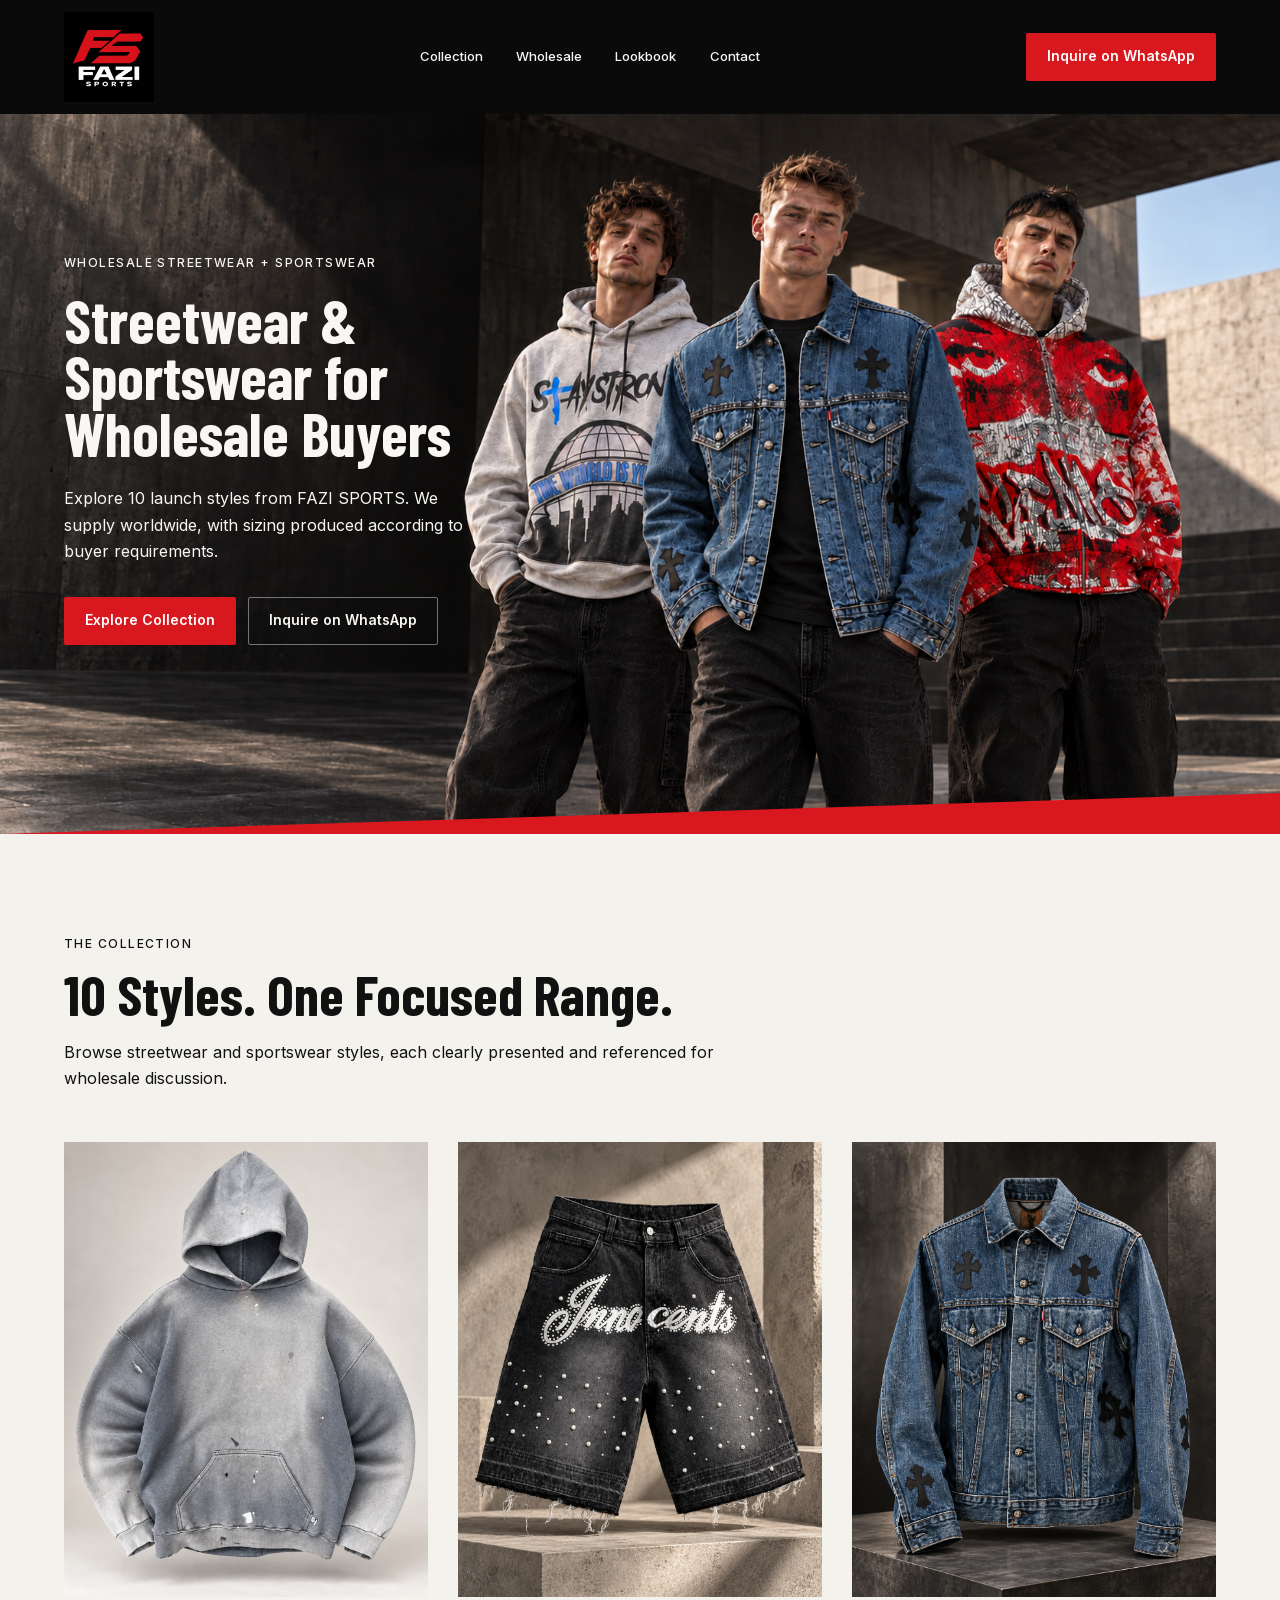
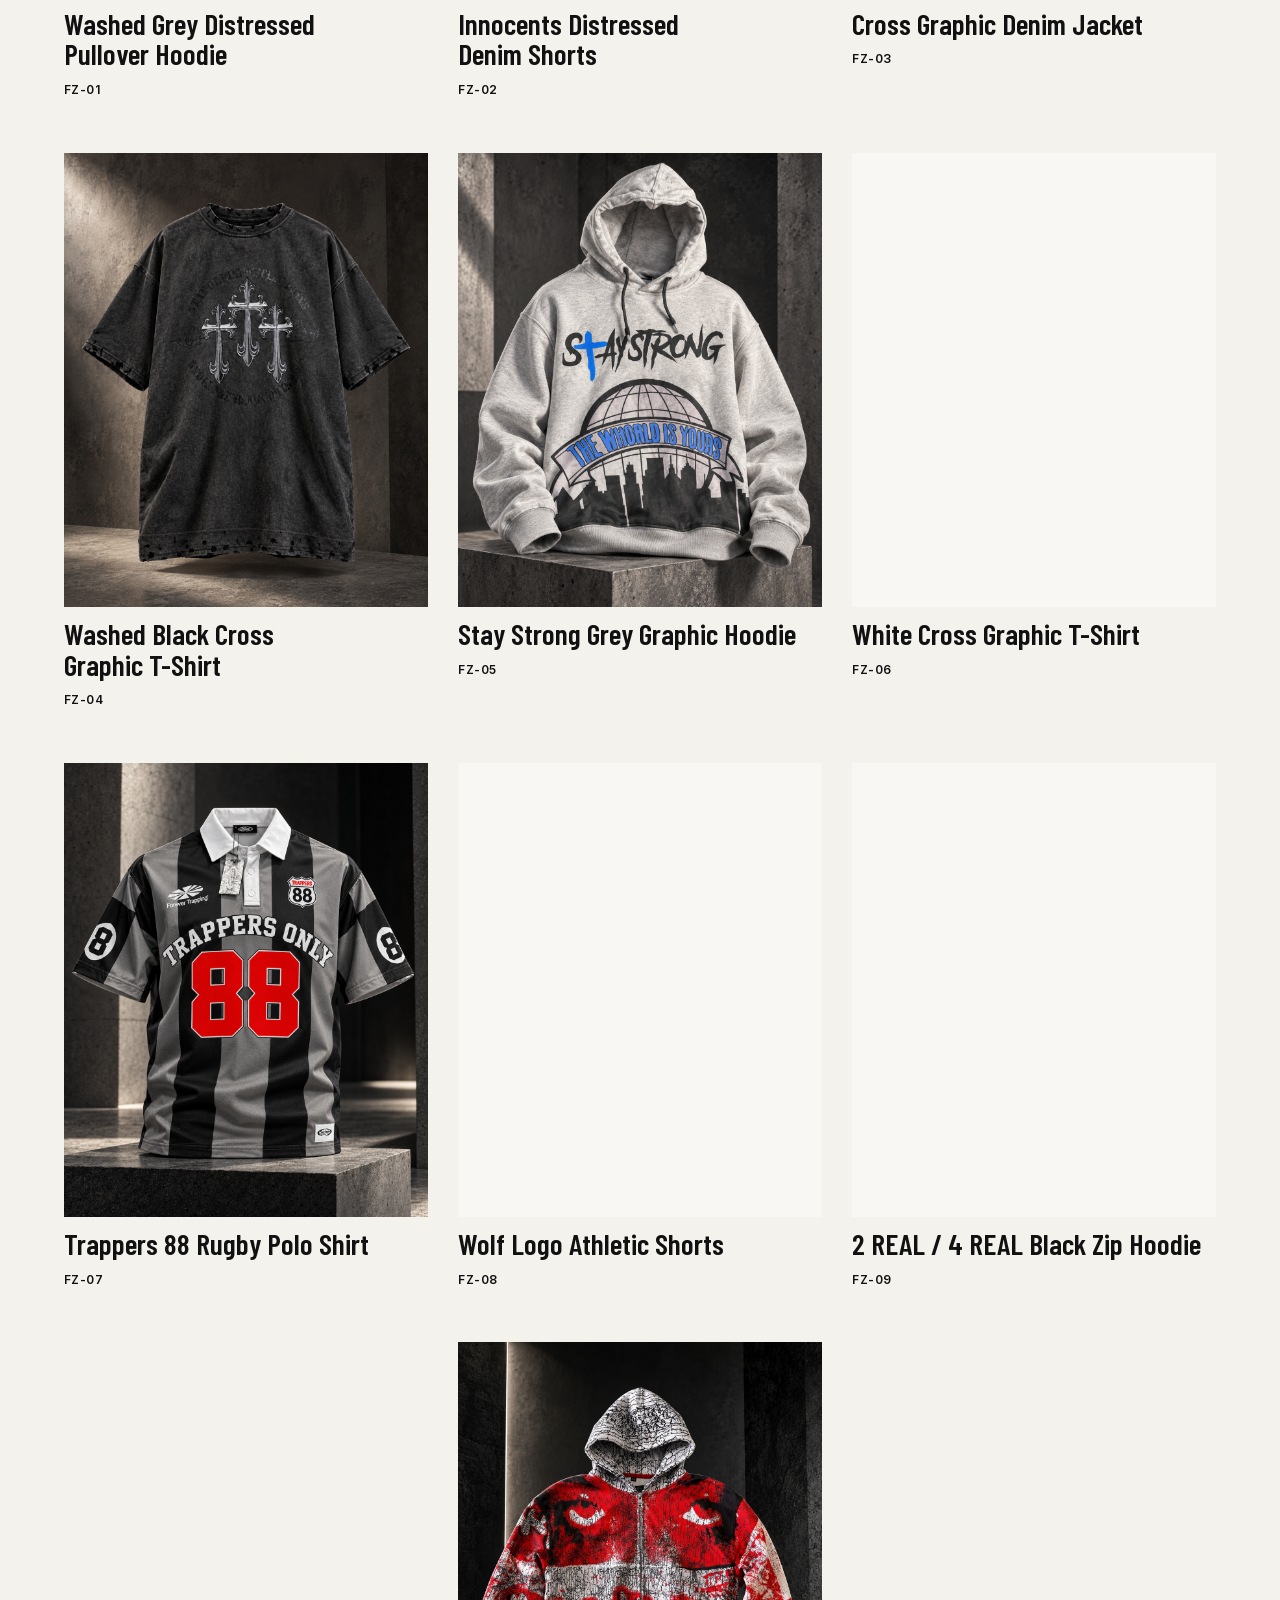
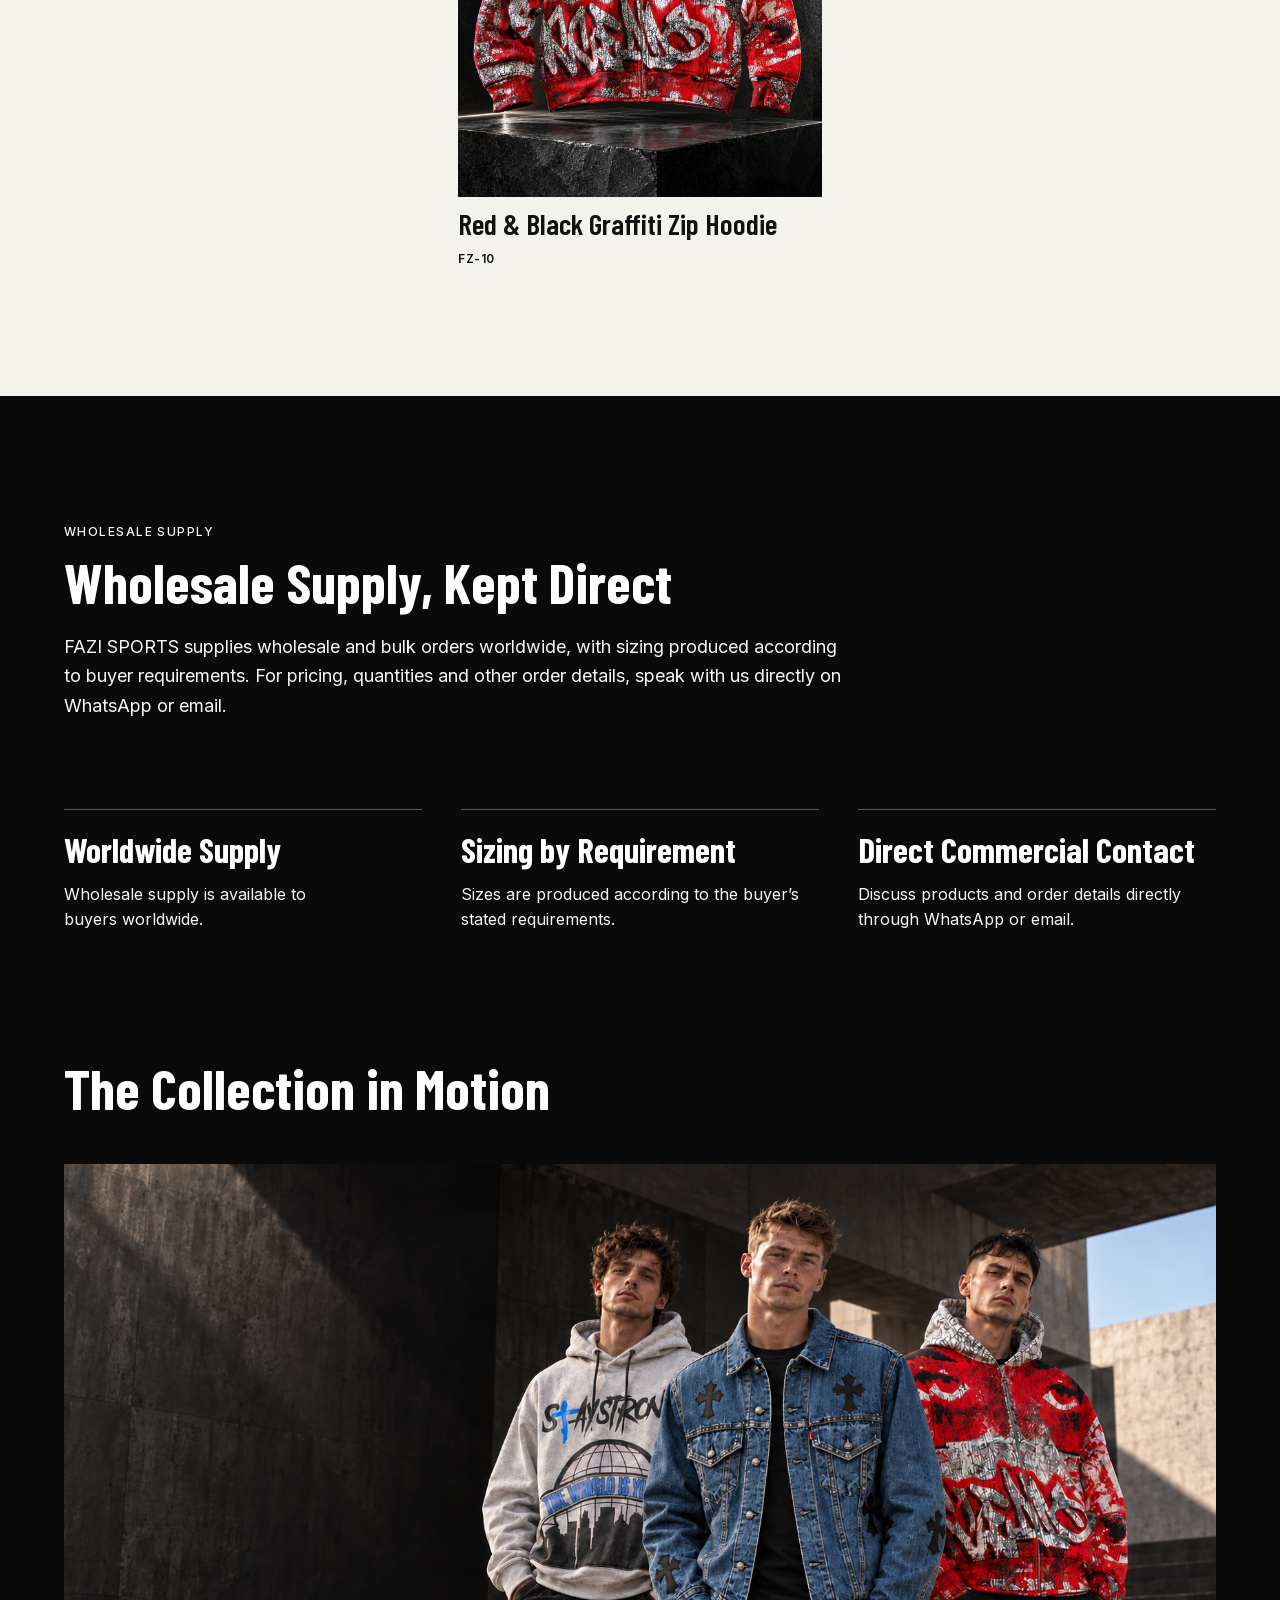
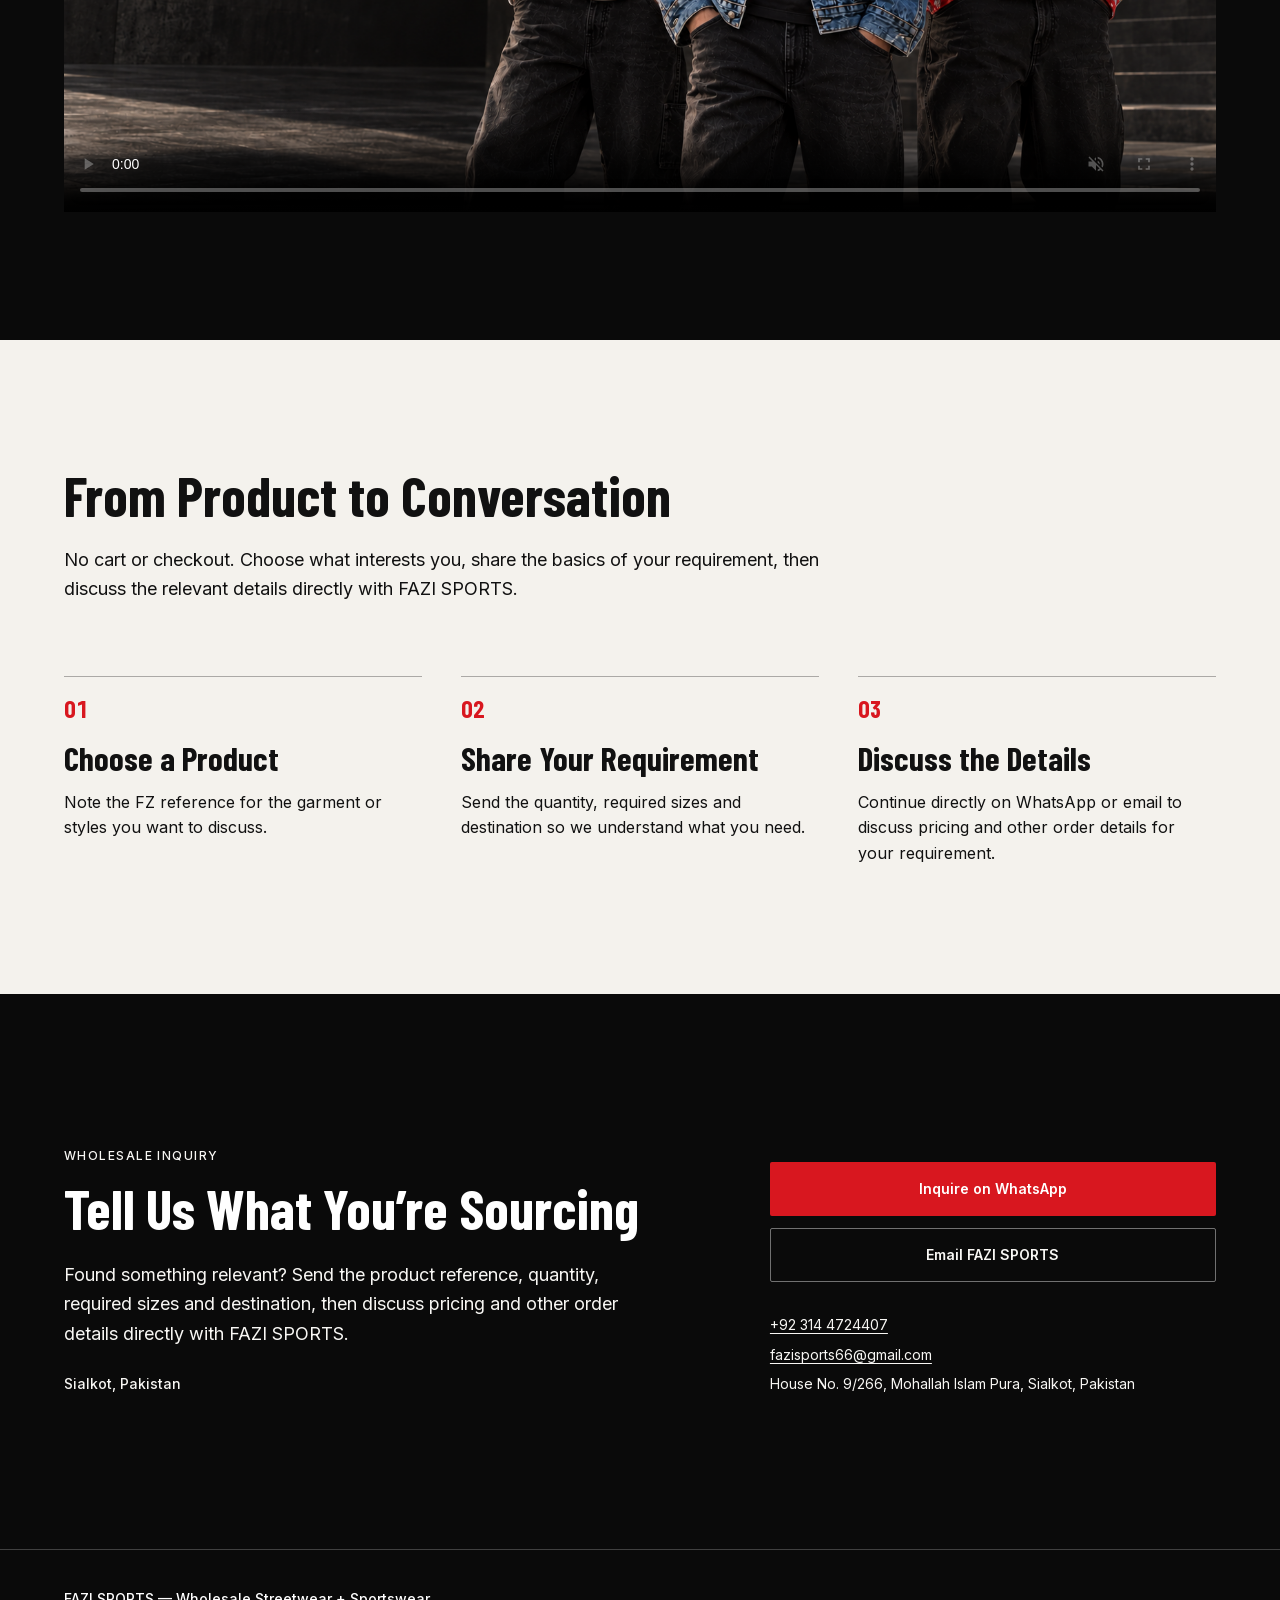
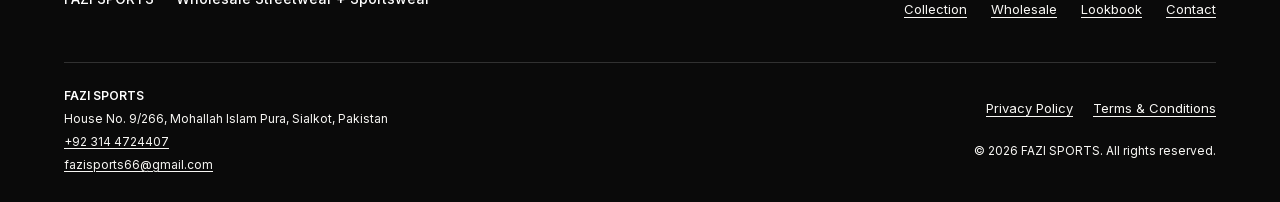
==== index.html @ 486b082c "Build complete FAZI SPORTS wholesale website" ====
<!doctype html>
<html lang="en">
  <head>
    <meta charset="UTF-8" />
    <meta name="viewport" content="width=device-width, initial-scale=1" />
    <meta name="theme-color" content="#0A0A0A" />
    <meta
      name="description"
      content="Explore FAZI SPORTS wholesale streetwear and sportswear, with worldwide supply, sizing according to buyer requirements and direct WhatsApp inquiries."
    />
    <title>FAZI SPORTS | Wholesale Streetwear &amp; Sportswear</title>
    <link rel="icon" type="image/png" href="/assets/favicon/fazi-fs-monogram.png" />
    <link rel="preload" href="/assets/fonts/barlow-condensed-700-latin.woff2" as="font" type="font/woff2" crossorigin />
    <link rel="preload" href="/assets/fonts/inter-variable-latin.woff2" as="font" type="font/woff2" crossorigin />
    <link rel="preload" href="/assets/hero/fazi%20sports%20hero%20photo.png" as="image" />
    <link rel="stylesheet" href="/global.css" />
  </head>
  <body class="surface--black">
    <a class="skip-link" href="#main-content">Skip to content</a>
    <header class="site-header" aria-label="Site header">
      <a class="site-brand" href="/" aria-label="FAZI SPORTS home">
        <img
          src="/assets/brand/01_FAZI_SPORTS_Primary_RedFS_WhiteWordmark_BlackBG_cleaned.png"
          width="1254"
          height="1254"
          alt="FAZI SPORTS"
        />
      </a>
      <nav class="desktop-nav nav-foundation" aria-label="Main navigation">
        <a href="#collection">Collection</a>
        <a href="#wholesale">Wholesale</a>
        <a href="#lookbook">Lookbook</a>
        <a href="#contact">Contact</a>
      </nav>
      <a class="button button--primary header-inquiry" href="https://wa.me/923144724407?text=Hi%20FAZI%20SPORTS%2C%20I%E2%80%99d%20like%20to%20discuss%20a%20wholesale%20order.%0AProducts%20of%20interest%3A%20___%0AQuantity%3A%20___%0ARequired%20sizes%3A%20___%0ADestination%3A%20___%0AI%E2%80%99d%20like%20to%20discuss%20the%20order%20details." target="_blank" rel="noopener noreferrer">
        Inquire on WhatsApp
      </a>
      <details class="mobile-menu">
        <summary aria-label="Open navigation menu">Menu</summary>
        <nav class="mobile-nav" aria-label="Mobile navigation">
          <a href="#collection">Collection</a>
          <a href="#wholesale">Wholesale</a>
          <a href="#lookbook">Lookbook</a>
          <a href="#contact">Contact</a>
          <a class="button button--primary" href="https://wa.me/923144724407?text=Hi%20FAZI%20SPORTS%2C%20I%E2%80%99d%20like%20to%20discuss%20a%20wholesale%20order.%0AProducts%20of%20interest%3A%20___%0AQuantity%3A%20___%0ARequired%20sizes%3A%20___%0ADestination%3A%20___%0AI%E2%80%99d%20like%20to%20discuss%20the%20order%20details." target="_blank" rel="noopener noreferrer">
            Inquire on WhatsApp
          </a>
        </nav>
      </details>
    </header>

    <main id="main-content" aria-label="FAZI SPORTS">
      <section class="hero" aria-labelledby="hero-title">
        <img
          class="hero-image hero-image--desktop"
          src="/assets/hero/fazi%20sports%20hero%20photo.png"
          width="1672"
          height="941"
          alt="Three models wearing FAZI SPORTS streetwear in a concrete campaign setting."
          fetchpriority="high"
        />
        <div class="hero-copy">
          <p class="hero-eyebrow">WHOLESALE STREETWEAR + SPORTSWEAR</p>
          <h1 id="hero-title">Streetwear &amp; Sportswear for Wholesale Buyers</h1>
          <p class="hero-support">
            Explore 10 launch styles from FAZI SPORTS. We supply worldwide, with sizing produced according to buyer requirements.
          </p>
          <div class="hero-actions">
            <a class="button button--primary" href="#collection">Explore Collection</a>
            <a class="button button--secondary-dark" href="https://wa.me/923144724407?text=Hi%20FAZI%20SPORTS%2C%20I%E2%80%99d%20like%20to%20discuss%20a%20wholesale%20order.%0AProducts%20of%20interest%3A%20___%0AQuantity%3A%20___%0ARequired%20sizes%3A%20___%0ADestination%3A%20___%0AI%E2%80%99d%20like%20to%20discuss%20the%20order%20details." target="_blank" rel="noopener noreferrer">
              Inquire on WhatsApp
            </a>
          </div>
        </div>
        <img
          class="hero-image hero-image--mobile"
          src="/assets/hero/fz%203%20chatgpt%20men.png"
          width="1122"
          height="1402"
          alt="Model wearing FZ-03 Cross Graphic Denim Jacket"
          fetchpriority="high"
        />
        <div class="hero-actions hero-actions--mobile">
          <a class="button button--primary" href="#collection">Explore Collection</a>
          <a class="button button--secondary-dark" href="https://wa.me/923144724407?text=Hi%20FAZI%20SPORTS%2C%20I%E2%80%99d%20like%20to%20discuss%20a%20wholesale%20order.%0AProducts%20of%20interest%3A%20___%0AQuantity%3A%20___%0ARequired%20sizes%3A%20___%0ADestination%3A%20___%0AI%E2%80%99d%20like%20to%20discuss%20the%20order%20details." target="_blank" rel="noopener noreferrer">
            Inquire on WhatsApp
          </a>
        </div>
        <span class="forward-cut" aria-hidden="true"></span>
      </section>

      <section id="collection" class="collection-section surface--editorial" aria-labelledby="collection-heading">
        <div class="container collection-intro">
          <p class="collection-eyebrow">THE COLLECTION</p>
          <h2 id="collection-heading">10 Styles. One Focused Range.</h2>
          <p class="collection-support">Browse streetwear and sportswear styles, each clearly presented and referenced for wholesale discussion.</p>
        </div>
        <div class="container">
          <ol id="product-grid" class="product-grid" aria-label="FAZI SPORTS launch collection"></ol>
        </div>
      </section>

      <section id="wholesale" class="wholesale-section surface--black" aria-labelledby="wholesale-heading">
        <div class="container">
          <div class="wholesale-section__intro">
            <p class="wholesale-section__eyebrow">WHOLESALE SUPPLY</p>
            <h2 id="wholesale-heading">Wholesale Supply, Kept Direct</h2>
            <p class="wholesale-section__support">
              FAZI SPORTS supplies wholesale and bulk orders worldwide, with sizing produced according to buyer requirements.
              For pricing, quantities and other order details, speak with us directly on WhatsApp or email.
            </p>
          </div>
          <ol class="wholesale-capabilities" aria-label="Wholesale supply capabilities">
            <li class="wholesale-capability">
              <h3>Worldwide Supply</h3>
              <p>Wholesale supply is available to buyers worldwide.</p>
            </li>
            <li class="wholesale-capability">
              <h3>Sizing by Requirement</h3>
              <p>Sizes are produced according to the buyer’s stated requirements.</p>
            </li>
            <li class="wholesale-capability">
              <h3>Direct Commercial Contact</h3>
              <p>Discuss products and order details directly through WhatsApp or email.</p>
            </li>
          </ol>
        </div>
      </section>

      <section id="lookbook" class="lookbook-section surface--black" aria-labelledby="lookbook-heading">
        <div class="container">
          <h2 id="lookbook-heading">The Collection in Motion</h2>
          <video
            class="lookbook-video"
            controls
            playsinline
            preload="none"
            data-autoplay="in-view"
            poster="/assets/hero/fazi%20sports%20hero%20photo.png"
            aria-label="FAZI SPORTS collection lookbook"
          >
            <source src="/assets/lookbook/FAZI_Lookbook_Master_16x9.mp4" type="video/mp4" />
          </video>
        </div>
      </section>

      <section id="inquiry-process" class="inquiry-process surface--editorial" aria-labelledby="inquiry-process-heading">
        <div class="container">
          <h2 id="inquiry-process-heading">From Product to Conversation</h2>
          <p class="inquiry-process__intro">
            No cart or checkout. Choose what interests you, share the basics of your requirement, then discuss the relevant details directly with FAZI SPORTS.
          </p>
          <ol class="inquiry-steps" aria-label="Wholesale inquiry process">
            <li class="inquiry-step">
              <span class="inquiry-step__number" aria-hidden="true">01</span>
              <div>
                <h3>Choose a Product</h3>
                <p>Note the FZ reference for the garment or styles you want to discuss.</p>
              </div>
            </li>
            <li class="inquiry-step">
              <span class="inquiry-step__number" aria-hidden="true">02</span>
              <div>
                <h3>Share Your Requirement</h3>
                <p>Send the quantity, required sizes and destination so we understand what you need.</p>
              </div>
            </li>
            <li class="inquiry-step">
              <span class="inquiry-step__number" aria-hidden="true">03</span>
              <div>
                <h3>Discuss the Details</h3>
                <p>Continue directly on WhatsApp or email to discuss pricing and other order details for your requirement.</p>
              </div>
            </li>
          </ol>
        </div>
      </section>

      <section id="contact" class="final-contact surface--black" aria-labelledby="contact-heading">
        <div class="container final-contact__layout">
          <div class="final-contact__copy">
            <p class="final-contact__eyebrow">WHOLESALE INQUIRY</p>
            <h2 id="contact-heading">Tell Us What You’re Sourcing</h2>
            <p class="final-contact__support">Found something relevant? Send the product reference, quantity, required sizes and destination, then discuss pricing and other order details directly with FAZI SPORTS.</p>
            <p class="final-contact__location">Sialkot, Pakistan</p>
          </div>
          <div class="final-contact__actions">
            <a class="button button--primary" href="https://wa.me/923144724407?text=Hi%20FAZI%20SPORTS%2C%20I%E2%80%99d%20like%20to%20discuss%20a%20wholesale%20order.%0AProducts%20of%20interest%3A%20___%0AQuantity%3A%20___%0ARequired%20sizes%3A%20___%0ADestination%3A%20___%0AI%E2%80%99d%20like%20to%20discuss%20the%20order%20details." target="_blank" rel="noopener noreferrer">Inquire on WhatsApp</a>
            <a class="button button--secondary-dark" href="mailto:fazisports66@gmail.com?subject=Wholesale%20Inquiry%20%E2%80%94%20FAZI%20SPORTS&amp;body=Hello%20FAZI%20SPORTS%2C%0AI%E2%80%99m%20interested%20in%20discussing%20a%20wholesale%20order.%0AProducts%20of%20interest%3A%20___%0AQuantity%3A%20___%0ARequired%20sizes%3A%20___%0ADestination%3A%20___%0APlease%20let%20me%20know%20the%20relevant%20details%20for%20this%20requirement.%0ABest%2C%0A%7BNAME%7D%0A%7BCOMPANY%7D">Email FAZI SPORTS</a>
            <address class="final-contact__details">
              <a href="tel:+923144724407">+92 314 4724407</a>
              <a href="mailto:fazisports66@gmail.com?subject=Wholesale%20Inquiry%20%E2%80%94%20FAZI%20SPORTS&amp;body=Hello%20FAZI%20SPORTS%2C%0AI%E2%80%99m%20interested%20in%20discussing%20a%20wholesale%20order.%0AProducts%20of%20interest%3A%20___%0AQuantity%3A%20___%0ARequired%20sizes%3A%20___%0ADestination%3A%20___%0APlease%20let%20me%20know%20the%20relevant%20details%20for%20this%20requirement.%0ABest%2C%0A%7BNAME%7D%0A%7BCOMPANY%7D">fazisports66@gmail.com</a>
              <span>House No. 9/266, Mohallah Islam Pura, Sialkot, Pakistan</span>
            </address>
          </div>
        </div>
      </section>
    </main>
    <footer class="site-footer surface--black">
      <div class="container">
        <div class="site-footer__top">
          <p class="site-footer__identity">FAZI SPORTS — Wholesale Streetwear + Sportswear</p>
          <nav class="site-footer__nav" aria-label="Footer navigation">
            <a href="#collection">Collection</a>
            <a href="#wholesale">Wholesale</a>
            <a href="#lookbook">Lookbook</a>
            <a href="#contact">Contact</a>
          </nav>
        </div>
        <div class="site-footer__bottom">
          <address class="site-footer__contact">
            <strong>FAZI SPORTS</strong>
            <span>House No. 9/266, Mohallah Islam Pura, Sialkot, Pakistan</span>
            <a href="tel:+923144724407">+92 314 4724407</a>
            <a href="mailto:fazisports66@gmail.com?subject=Wholesale%20Inquiry%20%E2%80%94%20FAZI%20SPORTS&amp;body=Hello%20FAZI%20SPORTS%2C%0AI%E2%80%99m%20interested%20in%20discussing%20a%20wholesale%20order.%0AProducts%20of%20interest%3A%20___%0AQuantity%3A%20___%0ARequired%20sizes%3A%20___%0ADestination%3A%20___%0APlease%20let%20me%20know%20the%20relevant%20details%20for%20this%20requirement.%0ABest%2C%0A%7BNAME%7D%0A%7BCOMPANY%7D">fazisports66@gmail.com</a>
          </address>
          <div class="site-footer__legal">
            <nav aria-label="Legal pages">
              <a href="/privacy-policy">Privacy Policy</a>
              <a href="/terms-and-conditions">Terms &amp; Conditions</a>
            </nav>
            <p>© <span data-current-year>2026</span> FAZI SPORTS. All rights reserved.</p>
          </div>
        </div>
      </div>
    </footer>
    <script src="/collection.js" defer></script>
    <script src="/inspection.js" defer></script>
    <script src="/site.js" defer></script>
    <script src="/motion.js" defer></script>
    <script src="/lookbook.js" defer></script>
    <dialog class="product-inspection" aria-labelledby="inspection-name" aria-describedby="inspection-description">
      <button class="product-inspection__close" type="button" aria-label="Close product inspection">
        <span aria-hidden="true">×</span>
      </button>
      <div class="product-inspection__media" aria-label="Product images">
        <img class="product-inspection__image" data-inspection-clean width="1122" height="1402" alt="" />
        <img class="product-inspection__image" data-inspection-model width="1122" height="1402" alt="" />
      </div>
      <div class="product-inspection__details">
        <h2 class="product-inspection__name" id="inspection-name"></h2>
        <p class="product-inspection__reference" data-inspection-reference></p>
        <p class="product-inspection__description" id="inspection-description"></p>
        <a class="button button--primary product-inspection__cta" data-inspection-cta target="_blank" rel="noopener noreferrer">
          Inquire About This Product
        </a>
      </div>
    </dialog>
  </body>
</html>
---- global.css ----
@font-face {
  font-family: "Barlow Condensed";
  src: url("/assets/fonts/barlow-condensed-600-latin.woff2") format("woff2");
  font-style: normal;
  font-weight: 600;
  font-display: swap;
}

@font-face {
  font-family: "Barlow Condensed";
  src: url("/assets/fonts/barlow-condensed-700-latin.woff2") format("woff2");
  font-style: normal;
  font-weight: 700;
  font-display: swap;
}

@font-face {
  font-family: "Inter";
  src: url("/assets/fonts/inter-variable-latin.woff2") format("woff2");
  font-style: normal;
  font-weight: 400 600;
  font-display: swap;
}

:root {
  color-scheme: dark;
  --fazi-black: #0a0a0a;
  --fazi-red: #d8171f;
  --editorial: #f4f2ed;
  --soft-product: #f8f7f4;
  --neutral: #e9e7e1;
  --near-black: #111111;
  --white: #ffffff;
  --white-soft: #f8f7f4;

  --font-display: "Barlow Condensed", sans-serif;
  --font-body: "Inter", sans-serif;
  --weight-display: 700;
  --weight-secondary: 600;
  --weight-body: 400;
  --weight-supporting: 500;
  --weight-interface: 500;
  --weight-button: 600;

  --content-max: 1440px;
  --text-max: 68ch;
  --page-gutter: clamp(20px, 5vw, 80px);
  --space-large: clamp(88px, 11vw, 160px);
  --space-medium-large: clamp(72px, 8vw, 120px);
  --space-medium: clamp(56px, 6vw, 88px);
  --radius-media: 2px;
  --focus-ring: 3px solid var(--fazi-red);
}

*,
*::before,
*::after {
  box-sizing: border-box;
}

html {
  min-width: 320px;
  background: var(--fazi-black);
}

body {
  min-width: 320px;
  min-height: 100vh;
  margin: 0;
  color: var(--near-black);
  background: var(--white-soft);
  font-family: var(--font-body);
  font-size: 16px;
  font-weight: var(--weight-body);
  line-height: 1.6;
  -webkit-font-smoothing: antialiased;
  text-rendering: optimizeLegibility;
}

img,
picture,
video,
svg,
canvas {
  display: block;
  max-width: 100%;
}

img,
video {
  height: auto;
}

button,
input,
select,
textarea {
  font: inherit;
}

button,
a {
  -webkit-tap-highlight-color: transparent;
}

button {
  color: inherit;
}

a {
  color: inherit;
  text-underline-offset: 0.2em;
}

:where(h1, h2, h3, h4, [id]) {
  scroll-margin-top: var(--nav-clearance, 0px);
}

:where(a, button, input, select, textarea, summary, [tabindex]):focus-visible {
  outline: var(--focus-ring);
  outline-offset: 4px;
}

:where(button, a, input, select, textarea, summary) {
  touch-action: manipulation;
}

h1,
h2,
h3,
h4,
.type-display {
  margin: 0;
  font-family: var(--font-display);
  font-weight: var(--weight-display);
  line-height: 0.98;
  text-wrap: balance;
}

h1 {
  font-size: clamp(42px, 6.4vw, 88px);
}

h2 {
  font-size: clamp(32px, 4.4vw, 56px);
}

h3 {
  font-size: clamp(26px, 3vw, 40px);
  font-weight: var(--weight-secondary);
}

p {
  max-width: var(--text-max);
  margin: 0;
}

.surface {
  color: var(--near-black);
  background: var(--white-soft);
  color-scheme: light;
}

.surface--black {
  color: var(--white-soft);
  background: var(--fazi-black);
  color-scheme: dark;
}

.surface--editorial {
  color: var(--near-black);
  background: var(--editorial);
  color-scheme: light;
}

.surface--product {
  color: var(--near-black);
  background: var(--soft-product);
  color-scheme: light;
}

.surface--neutral {
  color: var(--near-black);
  background: var(--neutral);
  color-scheme: light;
}

.surface--white {
  color: var(--near-black);
  background: var(--white);
  color-scheme: light;
}

.skip-link {
  position: absolute;
  z-index: 10;
  inset-block-start: 8px;
  inset-inline-start: 8px;
  padding: 10px 14px;
  color: var(--near-black);
  background: var(--white);
  translate: 0 -150%;
}

.skip-link:focus-visible {
  translate: 0 0;
}

.container {
  width: min(100% - (2 * var(--page-gutter)), var(--content-max));
  margin-inline: auto;
}

.readable-width {
  max-width: var(--text-max);
}

.section {
  padding-block: var(--section-space, var(--space-medium));
}

.section--large {
  --section-space: var(--space-large);
}

.section--medium-large {
  --section-space: var(--space-medium-large);
}

.section--medium {
  --section-space: var(--space-medium);
}

.type-hero {
  font-family: var(--font-display);
  font-size: clamp(42px, 6.4vw, 88px);
  font-weight: var(--weight-display);
  line-height: 0.96;
}

.type-section-heading {
  font-family: var(--font-display);
  font-size: clamp(32px, 4.4vw, 56px);
  font-weight: var(--weight-display);
  line-height: 0.98;
}

.type-product {
  font-family: var(--font-display);
  font-size: clamp(24px, 2.6vw, 34px);
  font-weight: var(--weight-secondary);
  line-height: 1.05;
}

.type-body {
  font-family: var(--font-body);
  font-size: 16px;
  font-weight: var(--weight-body);
  line-height: 1.65;
}

.type-supporting {
  font-family: var(--font-body);
  font-size: 14px;
  font-weight: var(--weight-supporting);
  line-height: 1.5;
}

.type-utility {
  font-family: var(--font-body);
  font-size: 12px;
  font-weight: var(--weight-interface);
  letter-spacing: 0.08em;
  line-height: 1.4;
  text-transform: uppercase;
}

.button {
  display: inline-flex;
  min-height: 48px;
  align-items: center;
  justify-content: center;
  gap: 10px;
  padding: 12px 20px;
  border: 1px solid transparent;
  border-radius: 2px;
  font-family: var(--font-body);
  font-size: 14px;
  font-weight: var(--weight-button);
  line-height: 1.2;
  text-align: center;
  text-decoration: none;
  cursor: pointer;
  transition: translate 160ms ease, border-color 160ms ease, background-color 160ms ease;
}

.button:focus-visible {
  outline-color: currentColor;
}

.button--primary {
  color: var(--white);
  background: var(--fazi-red);
}

.button--primary:hover {
  translate: 0 -1px;
}

.button--secondary-dark {
  color: var(--white-soft);
  border-color: rgb(255 255 255 / 42%);
  background: transparent;
}

.button--secondary-dark:hover {
  border-color: var(--white-soft);
  background: rgb(255 255 255 / 8%);
}

.button--secondary-light {
  color: var(--near-black);
  border-color: rgb(17 17 17 / 38%);
  background: transparent;
}

.button--secondary-light:hover {
  border-color: var(--near-black);
  background: rgb(17 17 17 / 5%);
}

.nav-foundation {
  display: flex;
  flex-wrap: wrap;
  align-items: center;
  gap: clamp(16px, 3vw, 36px);
}

.nav-foundation a {
  min-height: 44px;
  display: inline-flex;
  align-items: center;
  color: inherit;
  font-size: 13px;
  font-weight: var(--weight-interface);
  text-decoration: none;
}

.nav-foundation a[aria-current="page"] {
  text-decoration: underline;
  text-decoration-color: var(--fazi-red);
  text-decoration-thickness: 2px;
  text-underline-offset: 7px;
}

.media-safe {
  max-width: 100%;
  border-radius: var(--radius-media);
}

.media-safe img,
.media-safe video {
  width: 100%;
  height: auto;
  object-fit: contain;
}

.site-header {
  position: relative;
  z-index: 2;
  display: grid;
  grid-template-columns: auto minmax(0, 1fr) auto;
  align-items: center;
  gap: clamp(20px, 3vw, 48px);
  min-height: 104px;
  padding: 12px var(--page-gutter);
  color: var(--white-soft);
  background: var(--fazi-black);
}

.site-brand {
  display: block;
  width: clamp(82px, 7vw, 96px);
  line-height: 0;
}

.site-brand img {
  width: 100%;
  height: auto;
}

.desktop-nav {
  justify-content: center;
  gap: clamp(18px, 2.6vw, 40px);
}

.header-inquiry {
  white-space: nowrap;
}

.mobile-menu {
  display: none;
}

.hero {
  position: relative;
  display: flex;
  height: 56.28vw;
  align-items: center;
  overflow: clip;
  color: var(--white-soft);
  background: var(--fazi-black);
  isolation: isolate;
}

.hero-image--desktop {
  transform-origin: center 55%;
}

.forward-cut {
  position: absolute;
  z-index: 1;
  inset-inline: 0;
  inset-block-end: 0;
  height: clamp(20px, 3.2vw, 46px);
  background: var(--fazi-red);
  clip-path: polygon(0 100%, 100% 0, 100% 100%);
  pointer-events: none;
}

.hero-image--desktop {
  position: absolute;
  z-index: -1;
  inset: 0;
  width: 100%;
  height: 100%;
  object-fit: cover;
  object-position: center;
}

.hero-copy {
  width: min(100% - (2 * var(--page-gutter)), 1440px);
  margin-inline: auto;
  padding-block: 48px;
  translate: 0 -24px;
}

.hero-copy > * {
  max-width: min(100%, 400px);
}

.hero-eyebrow {
  margin-bottom: 20px;
  color: var(--white-soft);
  font-size: 12px;
  font-weight: var(--weight-interface);
  letter-spacing: 0.12em;
  line-height: 1.4;
}

.hero h1 {
  max-width: 400px;
  font-size: clamp(56px, 4.7vw, 70px);
  line-height: 0.94;
}

.hero-support {
  max-width: 400px;
  margin-top: 24px;
  color: var(--white-soft);
  font-size: 16px;
  line-height: 1.65;
}

.hero-actions {
  display: flex;
  flex-wrap: wrap;
  gap: 12px;
  margin-top: 32px;
}

.hero-image--mobile,
.hero-actions--mobile {
  display: none;
}

.collection-section {
  position: relative;
  padding-block: clamp(72px, 8vw, 112px) clamp(88px, 10vw, 136px);
}

html.motion-ready [data-motion-reveal] {
  opacity: 0;
  translate: 0 12px;
  transition: opacity 420ms ease, translate 420ms ease;
}

html.motion-ready [data-motion-reveal].is-revealed {
  opacity: 1;
  translate: 0 0;
}

.wholesale-section {
  padding-block: clamp(88px, 10vw, 144px);
  scroll-margin-top: 28px;
}

.wholesale-section__intro {
  max-width: 850px;
  margin-bottom: clamp(48px, 7vw, 88px);
}

.wholesale-section__eyebrow {
  margin: 0 0 14px;
  color: var(--white-soft);
  font-size: 12px;
  font-weight: var(--weight-interface);
  letter-spacing: 0.12em;
  line-height: 1.4;
}

.wholesale-section h2 {
  max-width: 760px;
  color: var(--white);
}

.wholesale-section__support {
  max-width: 72ch;
  margin: 22px 0 0;
  color: var(--white-soft);
  font-size: 18px;
  line-height: 1.65;
  text-wrap: pretty;
}

.wholesale-capabilities {
  display: grid;
  grid-template-columns: repeat(3, minmax(0, 1fr));
  gap: clamp(24px, 3vw, 44px);
  margin: 0;
  padding: 0;
  list-style: none;
}

.wholesale-capability {
  min-width: 0;
  padding-top: 22px;
  border-top: 1px solid rgb(255 255 255 / 32%);
}

.wholesale-capability h3 {
  margin: 0;
  color: var(--white);
  font-family: var(--font-display);
  font-size: clamp(26px, 2.7vw, 36px);
  font-weight: var(--weight-display);
  line-height: 1.04;
  text-wrap: balance;
}

.wholesale-capability p {
  max-width: 34ch;
  margin: 14px 0 0;
  color: var(--white-soft);
  font-size: 16px;
  line-height: 1.6;
  text-wrap: pretty;
}

.lookbook-section {
  padding-block: 0 clamp(88px, 10vw, 144px);
  scroll-margin-top: 28px;
}

.lookbook-section h2 {
  margin-bottom: clamp(28px, 4vw, 48px);
  color: var(--white);
}

.lookbook-video {
  display: block;
  width: 100%;
  aspect-ratio: 16 / 9;
  border: 0;
  background: var(--fazi-black);
  object-fit: contain;
}

.inquiry-process {
  padding-block: clamp(88px, 10vw, 144px);
}

.inquiry-process h2 {
  max-width: 850px;
}

.inquiry-process__intro {
  max-width: 72ch;
  margin: 22px 0 clamp(44px, 6vw, 72px);
  color: var(--near-black);
  font-size: 18px;
  line-height: 1.65;
  text-wrap: pretty;
}

.inquiry-steps {
  display: grid;
  grid-template-columns: repeat(3, minmax(0, 1fr));
  gap: clamp(24px, 3vw, 44px);
  margin: 0;
  padding: 0;
  list-style: none;
}

.inquiry-step {
  display: flex;
  min-width: 0;
  flex-direction: column;
  align-items: flex-start;
  gap: 20px;
  padding-top: 20px;
  border-top: 1px solid rgb(17 17 17 / 32%);
}

.inquiry-step__number {
  color: var(--fazi-red);
  font-family: var(--font-display);
  font-size: 24px;
  font-weight: var(--weight-display);
  line-height: 1;
  font-variant-numeric: tabular-nums;
}

.inquiry-step h3 {
  margin: 0;
  color: var(--near-black);
  font-family: var(--font-display);
  font-size: clamp(28px, 2.6vw, 36px);
  font-weight: var(--weight-display);
  line-height: 1.04;
  text-wrap: balance;
}

.inquiry-step p {
  max-width: 38ch;
  margin: 14px 0 0;
  color: var(--near-black);
  font-size: 16px;
  line-height: 1.6;
  text-wrap: pretty;
}

.collection-intro {
  margin-bottom: clamp(32px, 4vw, 56px);
}

.collection-eyebrow {
  margin-bottom: 14px;
  color: var(--near-black);
  font-size: 12px;
  font-weight: var(--weight-interface);
  letter-spacing: 0.12em;
  line-height: 1.4;
}

.collection-intro h2 {
  max-width: 760px;
}

.collection-support {
  margin-top: 18px;
  color: var(--near-black);
  font-size: 16px;
  line-height: 1.6;
}

.product-grid {
  display: grid;
  grid-template-columns: repeat(3, minmax(0, 1fr));
  gap: clamp(36px, 4.2vw, 60px) clamp(20px, 2.4vw, 36px);
  margin: 0;
  padding: 0;
  list-style: none;
}

.product-card-item:nth-child(10):last-child {
  grid-column: 2;
}

.product-card {
  display: grid;
  width: 100%;
  gap: 12px;
  padding: 0;
  border: 0;
  color: var(--near-black);
  background: transparent;
  text-align: left;
  cursor: pointer;
}

.product-card__media {
  position: relative;
  display: block;
  width: 100%;
  aspect-ratio: 4 / 5;
  overflow: hidden;
  background: var(--white-soft);
}

.product-card__image {
  position: absolute;
  inset: 0;
  width: 100%;
  height: 100%;
  object-fit: contain;
  transition: opacity 180ms ease;
}

.product-card__image--clean {
  opacity: 1;
}

.product-card__image--model {
  opacity: 0;
}

.product-card__name {
  display: block;
  font-family: var(--font-display);
  font-size: clamp(24px, 2.3vw, 32px);
  font-weight: var(--weight-secondary);
  line-height: 1.04;
  text-wrap: balance;
}

.product-card__reference {
  display: block;
  font-family: var(--font-body);
  font-size: 12px;
  font-weight: var(--weight-secondary);
  letter-spacing: 0.04em;
  line-height: 1.4;
}

.product-inspection {
  position: fixed;
  width: min(1240px, calc(100vw - 48px));
  max-width: none;
  max-height: min(900px, calc(100dvh - 48px));
  padding: 0;
  overflow: auto;
  border: 0;
  color: var(--near-black);
  background: var(--editorial);
  overscroll-behavior: contain;
}

.product-inspection::backdrop {
  background: rgb(0 0 0 / 78%);
}

.product-inspection[open] {
  display: grid;
  grid-template-columns: minmax(0, 1.65fr) minmax(300px, 0.9fr);
  margin: auto;
}

.product-inspection__media {
  display: grid;
  grid-template-columns: repeat(2, minmax(0, 1fr));
  align-content: center;
  gap: 12px;
  min-width: 0;
  padding: 28px;
  background: var(--editorial);
}

.product-inspection__image {
  display: block;
  width: 100%;
  height: min(76vh, 780px);
  object-fit: contain;
  background: var(--white-soft);
}

.product-inspection__details {
  display: flex;
  flex-direction: column;
  align-items: flex-start;
  justify-content: center;
  gap: 18px;
  min-width: 0;
  padding: clamp(32px, 4vw, 64px);
}

.product-inspection__name {
  margin: 0;
  font-family: var(--font-display);
  font-size: clamp(36px, 4vw, 56px);
  font-weight: var(--weight-secondary);
  line-height: 0.98;
  text-wrap: balance;
}

.product-inspection__reference {
  margin: 0;
  font-size: 13px;
  font-weight: var(--weight-secondary);
  letter-spacing: 0.05em;
}

.product-inspection__description {
  max-width: 42ch;
  margin: 0 0 12px;
  font-size: 16px;
  line-height: 1.65;
  text-wrap: pretty;
}

.product-inspection__cta {
  min-height: 52px;
  text-decoration: none;
}

.product-inspection__close {
  position: absolute;
  z-index: 1;
  inset: 14px 14px auto auto;
  display: grid;
  width: 48px;
  height: 48px;
  place-items: center;
  border: 1px solid rgb(10 10 10 / 28%);
  border-radius: 50%;
  color: var(--near-black);
  background: var(--editorial);
  cursor: pointer;
  touch-action: manipulation;
  -webkit-tap-highlight-color: transparent;
}

.product-inspection__close span {
  font-family: var(--font-body);
  font-size: 30px;
  font-weight: 400;
  line-height: 1;
}

.product-inspection__close:hover {
  background: var(--white-soft);
}

@media (hover: hover) and (pointer: fine) and (min-width: 701px) {
  .product-card:hover .product-card__image--clean {
    opacity: 0;
  }

  .product-card:hover .product-card__image--model {
    opacity: 1;
  }
}

@media (min-width: 701px) and (max-width: 1080px) {
  .product-grid {
    grid-template-columns: repeat(2, minmax(0, 1fr));
    gap: 44px 28px;
  }

  .product-card-item:nth-child(10):last-child {
    grid-column: auto;
  }

  .product-card__name {
    font-size: clamp(26px, 3.2vw, 32px);
  }

  .wholesale-capabilities {
    grid-template-columns: 1fr;
    gap: 28px;
  }

  .wholesale-capability {
    display: grid;
    grid-template-columns: minmax(220px, 0.7fr) minmax(0, 1fr);
    align-items: baseline;
    gap: 32px;
  }

  .wholesale-capability p {
    max-width: 56ch;
    margin-top: 0;
  }

  .inquiry-steps {
    grid-template-columns: 1fr;
    gap: 28px;
  }

  .inquiry-step {
    display: grid;
    grid-template-columns: 56px minmax(0, 1fr);
    align-items: start;
    gap: 16px;
    padding-top: 20px;
  }

  .inquiry-step__number {
    padding-top: 4px;
  }

  .inquiry-step h3 {
    font-size: 32px;
  }
}

@media (min-width: 701px) and (max-width: 900px) {
  .product-inspection[open] {
    grid-template-columns: minmax(0, 1.25fr) minmax(260px, 0.9fr);
  }

  .product-inspection__media {
    grid-template-columns: 1fr;
    gap: 10px;
    padding: 24px;
  }

  .product-inspection__image {
    height: min(38vh, 380px);
  }

  .product-inspection__details {
    padding: 36px 28px;
  }
}

.visually-hidden {
  position: absolute;
  width: 1px;
  height: 1px;
  padding: 0;
  margin: -1px;
  overflow: hidden;
  clip: rect(0, 0, 0, 0);
  white-space: nowrap;
  border: 0;
}

@media (min-width: 701px) and (max-width: 1080px) {
  .site-header {
    grid-template-columns: 1fr auto;
    min-height: 88px;
  }

  .desktop-nav,
  .header-inquiry {
    display: none;
  }

  .mobile-menu {
    position: relative;
    display: block;
    justify-self: end;
  }

  .mobile-menu summary {
    display: flex;
    min-width: 72px;
    min-height: 48px;
    align-items: center;
    justify-content: center;
    border: 1px solid rgb(255 255 255 / 42%);
    cursor: pointer;
    list-style: none;
  }

  .mobile-menu summary::-webkit-details-marker {
    display: none;
  }

  .mobile-nav {
    position: absolute;
    z-index: 5;
    inset-block-start: calc(100% + 8px);
    inset-inline-end: 0;
    display: grid;
    width: min(310px, calc(100vw - 40px));
    gap: 4px;
    padding: 16px;
    color: var(--white-soft);
    background: var(--near-black);
    border: 1px solid rgb(255 255 255 / 18%);
  }

  .mobile-nav > a:not(.button) {
    display: flex;
    min-height: 48px;
    align-items: center;
    color: inherit;
    text-decoration: none;
  }

  .hero {
    display: block;
    height: auto;
    min-height: 0;
    overflow: clip;
  }

  .hero-image--desktop {
    position: static;
    width: 100%;
    height: auto;
    object-fit: contain;
  }

  .hero-copy {
    width: min(100% - 64px, 720px);
    padding-block: 44px 56px;
    translate: none;
  }

  .hero-copy > * {
    max-width: 680px;
  }

  .hero h1 {
    max-width: 650px;
    font-size: clamp(52px, 7.2vw, 68px);
  }

  .hero-image--mobile,
  .hero-actions--mobile {
    display: none;
  }
}

@media (max-width: 700px) {
  .site-header {
    grid-template-columns: 1fr auto;
    min-height: 76px;
    gap: 16px;
    padding-block: 8px;
  }

  .site-brand {
    width: 78px;
  }

  .desktop-nav,
  .header-inquiry {
    display: none;
  }

  .mobile-menu {
    position: relative;
    display: block;
    justify-self: end;
  }

  .mobile-menu summary {
    display: flex;
    min-width: 72px;
    min-height: 48px;
    align-items: center;
    justify-content: center;
    border: 1px solid rgb(255 255 255 / 42%);
    cursor: pointer;
    list-style: none;
  }

  .mobile-menu summary::-webkit-details-marker {
    display: none;
  }

  .mobile-nav {
    position: absolute;
    z-index: 5;
    inset-block-start: calc(100% + 8px);
    inset-inline-end: 0;
    display: grid;
    width: min(310px, calc(100vw - 40px));
    gap: 4px;
    padding: 16px;
    color: var(--white-soft);
    background: var(--near-black);
    border: 1px solid rgb(255 255 255 / 18%);
  }

  .mobile-nav > a:not(.button) {
    display: flex;
    min-height: 48px;
    align-items: center;
    color: inherit;
    text-decoration: none;
  }

  .hero {
    display: flex;
    height: auto;
    min-height: 0;
    flex-direction: column;
    align-items: stretch;
    overflow: visible;
    padding: 0 var(--page-gutter) 44px;
  }

  .forward-cut {
    height: 18px;
  }

  .hero-image--desktop {
    transform: none !important;
  }

  .hero-copy {
    width: 100%;
    margin: 0;
    padding: 32px 0 24px;
    translate: none;
  }

  .hero-copy > * {
    max-width: 100%;
  }

  .hero-eyebrow {
    margin-bottom: 14px;
    font-size: 11px;
  }

  .hero h1 {
    font-size: clamp(46px, 12vw, 64px);
    line-height: 0.96;
  }

  .hero-support {
    margin-top: 18px;
    font-size: 15px;
  }

  .hero-image--desktop,
  .hero-copy .hero-actions {
    display: none;
  }

  .hero-image--mobile {
    display: block;
    width: 100%;
    height: auto;
    aspect-ratio: 4 / 5;
    object-fit: contain;
  }

  .hero-actions--mobile {
    display: flex;
    flex-direction: column;
    align-items: stretch;
    gap: 10px;
    margin-top: 20px;
  }

  .hero-actions--mobile .button {
    width: 100%;
  }

  .collection-section {
    padding-block: 64px 80px;
  }

  .collection-intro {
    margin-bottom: 30px;
  }

  .collection-eyebrow {
    margin-bottom: 12px;
  }

  .collection-intro h2 {
    font-size: clamp(36px, 9.5vw, 52px);
  }

  .collection-support {
    margin-top: 14px;
    font-size: 15px;
  }

  .product-grid {
    grid-template-columns: repeat(2, minmax(0, 1fr));
    gap: 34px 16px;
  }

  .product-card {
    gap: 9px;
  }

  .product-card__name {
    font-size: clamp(21px, 6.2vw, 27px);
  }

  .product-card__reference {
    font-size: 12px;
  }

  .product-card__image {
    transition-duration: 0.01ms;
  }
}

@media (max-width: 700px) {
  :root {
    --page-gutter: 20px;
    --space-large: clamp(72px, 18vw, 104px);
    --space-medium-large: clamp(64px, 15vw, 88px);
    --space-medium: clamp(48px, 12vw, 72px);
  }

  .button {
    min-height: 48px;
    padding-inline: 18px;
  }

  .nav-foundation {
    gap: 12px 20px;
  }

  .product-inspection,
  .product-inspection[open] {
    inset: 0;
    width: 100vw;
    max-width: none;
    height: 100dvh;
    max-height: 100dvh;
    margin: 0;
    border-radius: 0;
  }

  .product-inspection[open] {
    display: block;
  }

  .product-inspection__media {
    grid-template-columns: 1fr;
    gap: 0;
    padding: 0;
  }

  .product-inspection__image {
    height: auto;
    aspect-ratio: 4 / 5;
    background: var(--white-soft);
  }

  .product-inspection__details {
    gap: 14px;
    padding: 28px var(--page-gutter) calc(32px + env(safe-area-inset-bottom));
  }

  .product-inspection__name {
    max-width: 15ch;
    font-size: clamp(36px, 10vw, 48px);
  }

  .product-inspection__description {
    font-size: 15px;
  }

  .product-inspection__cta {
    width: 100%;
    justify-content: center;
  }

  .product-inspection__close {
    position: fixed;
    inset: calc(12px + env(safe-area-inset-top)) 12px auto auto;
    box-shadow: 0 2px 12px rgb(0 0 0 / 12%);
  }

  .wholesale-section__support {
    font-size: 16px;
  }

  .wholesale-capabilities {
    grid-template-columns: 1fr;
    gap: 28px;
  }

  .wholesale-capability {
    display: block;
  }

  .wholesale-capability h3 {
    font-size: clamp(28px, 8vw, 34px);
  }

  .wholesale-capability p {
    margin-top: 12px;
  }

  .inquiry-process__intro {
    font-size: 16px;
  }

  .inquiry-steps {
    grid-template-columns: 1fr;
    gap: 26px;
  }

  .inquiry-step {
    display: flex;
    flex-direction: column;
    gap: 14px;
  }

  .inquiry-step h3 {
    font-size: clamp(28px, 8vw, 34px);
  }

  .inquiry-step p {
    margin-top: 10px;
  }
}

@media (prefers-reduced-motion: reduce) {
  html {
    scroll-behavior: auto;
  }

  *,
  *::before,
  *::after {
    scroll-behavior: auto !important;
    transition-duration: 0.01ms !important;
    animation-duration: 0.01ms !important;
    animation-iteration-count: 1 !important;
  }

  .forward-cut {
    clip-path: none;
    height: 3px;
  }
}


.final-contact {
  padding-block: clamp(96px, 12vw, 168px);
  scroll-margin-top: 28px;
}

.final-contact__layout {
  display: grid;
  grid-template-columns: minmax(0, 1.15fr) minmax(300px, 0.85fr);
  align-items: end;
  gap: clamp(48px, 8vw, 120px);
}

.final-contact__copy {
  max-width: 760px;
}

.final-contact__eyebrow {
  margin-bottom: 16px;
  color: var(--white-soft);
  font-size: 12px;
  font-weight: var(--weight-interface);
  letter-spacing: 0.12em;
  line-height: 1.4;
}

.final-contact h2 {
  max-width: 700px;
  color: var(--white);
}

.final-contact__support {
  max-width: 68ch;
  margin-top: 24px;
  color: var(--white-soft);
  font-size: 18px;
  line-height: 1.65;
  text-wrap: pretty;
}

.final-contact__location {
  margin-top: 24px;
  color: var(--white-soft);
  font-size: 14px;
  font-weight: var(--weight-interface);
}

.final-contact__actions {
  display: grid;
  justify-items: stretch;
  gap: 12px;
  min-width: 0;
}

.final-contact__actions .button {
  width: 100%;
  min-height: 54px;
}

.final-contact__details {
  display: grid;
  gap: 8px;
  margin-top: 20px;
  color: var(--white-soft);
  font-size: 14px;
  font-style: normal;
  line-height: 1.55;
  overflow-wrap: anywhere;
}

.final-contact__details a,
.site-footer a {
  text-decoration-thickness: 1px;
  text-underline-offset: 0.2em;
}

.site-footer {
  padding-block: 38px calc(28px + env(safe-area-inset-bottom));
  border-top: 1px solid rgb(255 255 255 / 22%);
}

.site-footer__top,
.site-footer__bottom {
  display: flex;
  align-items: flex-start;
  justify-content: space-between;
  gap: 32px;
}

.site-footer__identity {
  color: var(--white);
  font-size: 14px;
  font-weight: var(--weight-interface);
}

.site-footer__nav,
.site-footer__legal nav {
  display: flex;
  flex-wrap: wrap;
  gap: 12px 24px;
}

.site-footer__nav a,
.site-footer__legal a {
  display: inline-flex;
  min-height: 44px;
  align-items: center;
  color: var(--white-soft);
  font-size: 13px;
}

.site-footer__bottom {
  margin-top: 30px;
  padding-top: 24px;
  border-top: 1px solid rgb(255 255 255 / 16%);
}

.site-footer__contact {
  display: grid;
  gap: 5px;
  color: var(--white-soft);
  font-size: 12px;
  font-style: normal;
  line-height: 1.5;
  overflow-wrap: anywhere;
}

.site-footer__contact strong {
  color: var(--white);
  font-weight: var(--weight-secondary);
}

.site-footer__legal {
  display: grid;
  justify-items: end;
  gap: 10px;
  min-width: 0;
}

.site-footer__legal nav {
  gap: 4px 20px;
}

.site-footer__legal p {
  color: var(--white-soft);
  font-size: 12px;
  text-align: right;
}

.policy-page {
  padding-block: clamp(64px, 8vw, 112px) clamp(88px, 10vw, 144px);
  min-height: 60vh;
}

.policy-content {
  max-width: 860px;
}

.policy-content h1 {
  margin-bottom: 28px;
  font-size: clamp(46px, 6vw, 72px);
  text-wrap: balance;
}

.policy-content > p,
.policy-content section p,
.policy-content li,
.policy-content address {
  max-width: 72ch;
  font-size: 16px;
  line-height: 1.75;
  text-wrap: pretty;
  overflow-wrap: anywhere;
}

.policy-content > p + p {
  margin-top: 16px;
}

.policy-content section {
  margin-top: 34px;
}

.policy-content section h2 {
  margin-bottom: 12px;
  font-size: clamp(24px, 2.5vw, 30px);
  line-height: 1.08;
}

.policy-content ul {
  display: grid;
  gap: 4px;
  margin: 12px 0 14px;
  padding-inline-start: 24px;
}

.policy-content li::marker {
  color: var(--fazi-red);
}

.policy-content address {
  margin-top: 10px;
  font-style: normal;
}

@media (max-width: 900px) {
  .final-contact__layout {
    grid-template-columns: 1fr;
    gap: 44px;
  }
}

@media (max-width: 700px) {
  .final-contact {
    padding-block: 76px;
  }

  .final-contact__support {
    margin-top: 18px;
    font-size: 16px;
  }

  .final-contact__actions {
    gap: 10px;
  }

  .site-footer {
    padding-block: 30px calc(24px + env(safe-area-inset-bottom));
  }

  .site-footer__top,
  .site-footer__bottom {
    display: grid;
    gap: 20px;
  }

  .site-footer__nav {
    display: grid;
    grid-template-columns: repeat(2, minmax(0, 1fr));
    gap: 2px 12px;
  }

  .site-footer__legal {
    justify-items: start;
  }

  .site-footer__legal p {
    text-align: left;
  }

  .site-footer__legal nav {
    display: grid;
    grid-template-columns: repeat(2, minmax(0, 1fr));
    gap: 2px 12px;
  }

  .policy-content > p,
  .policy-content section p,
  .policy-content li,
  .policy-content address {
    font-size: 15px;
  }

  .policy-content section {
    margin-top: 30px;
  }
}
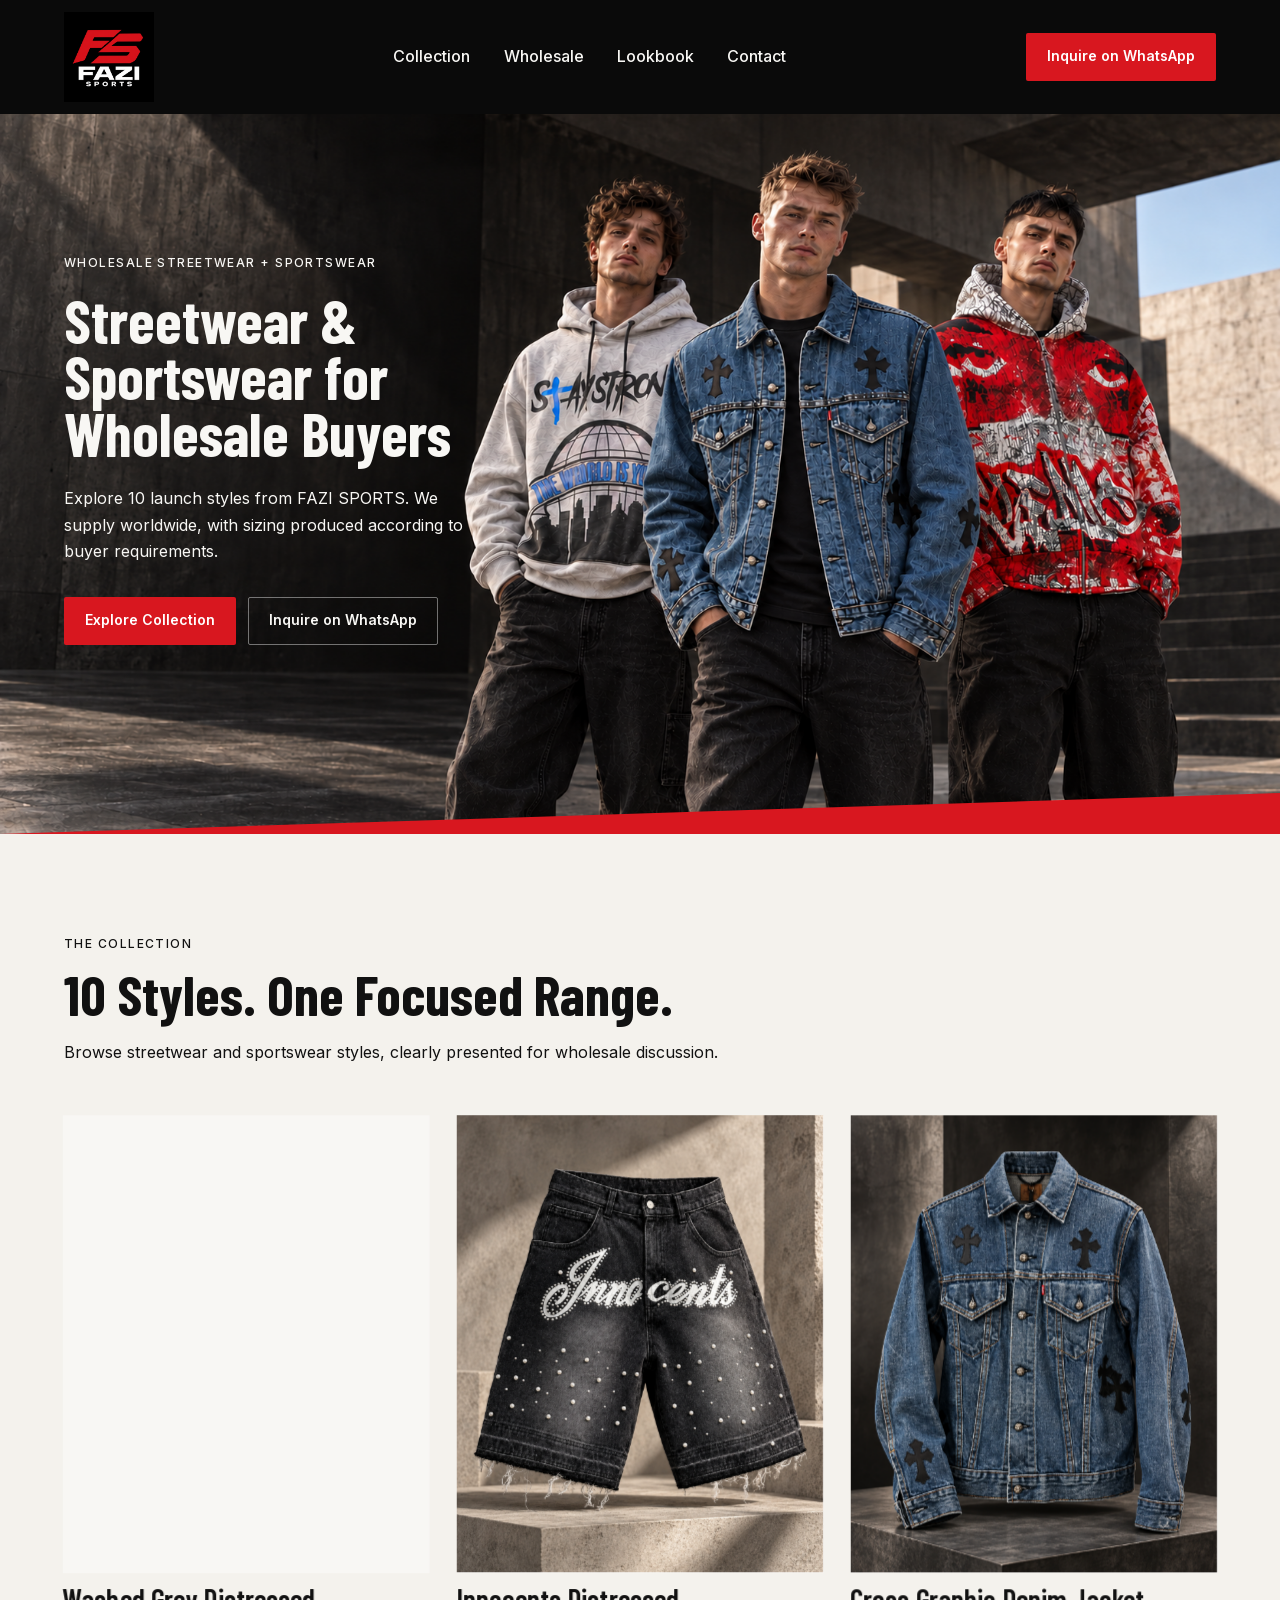
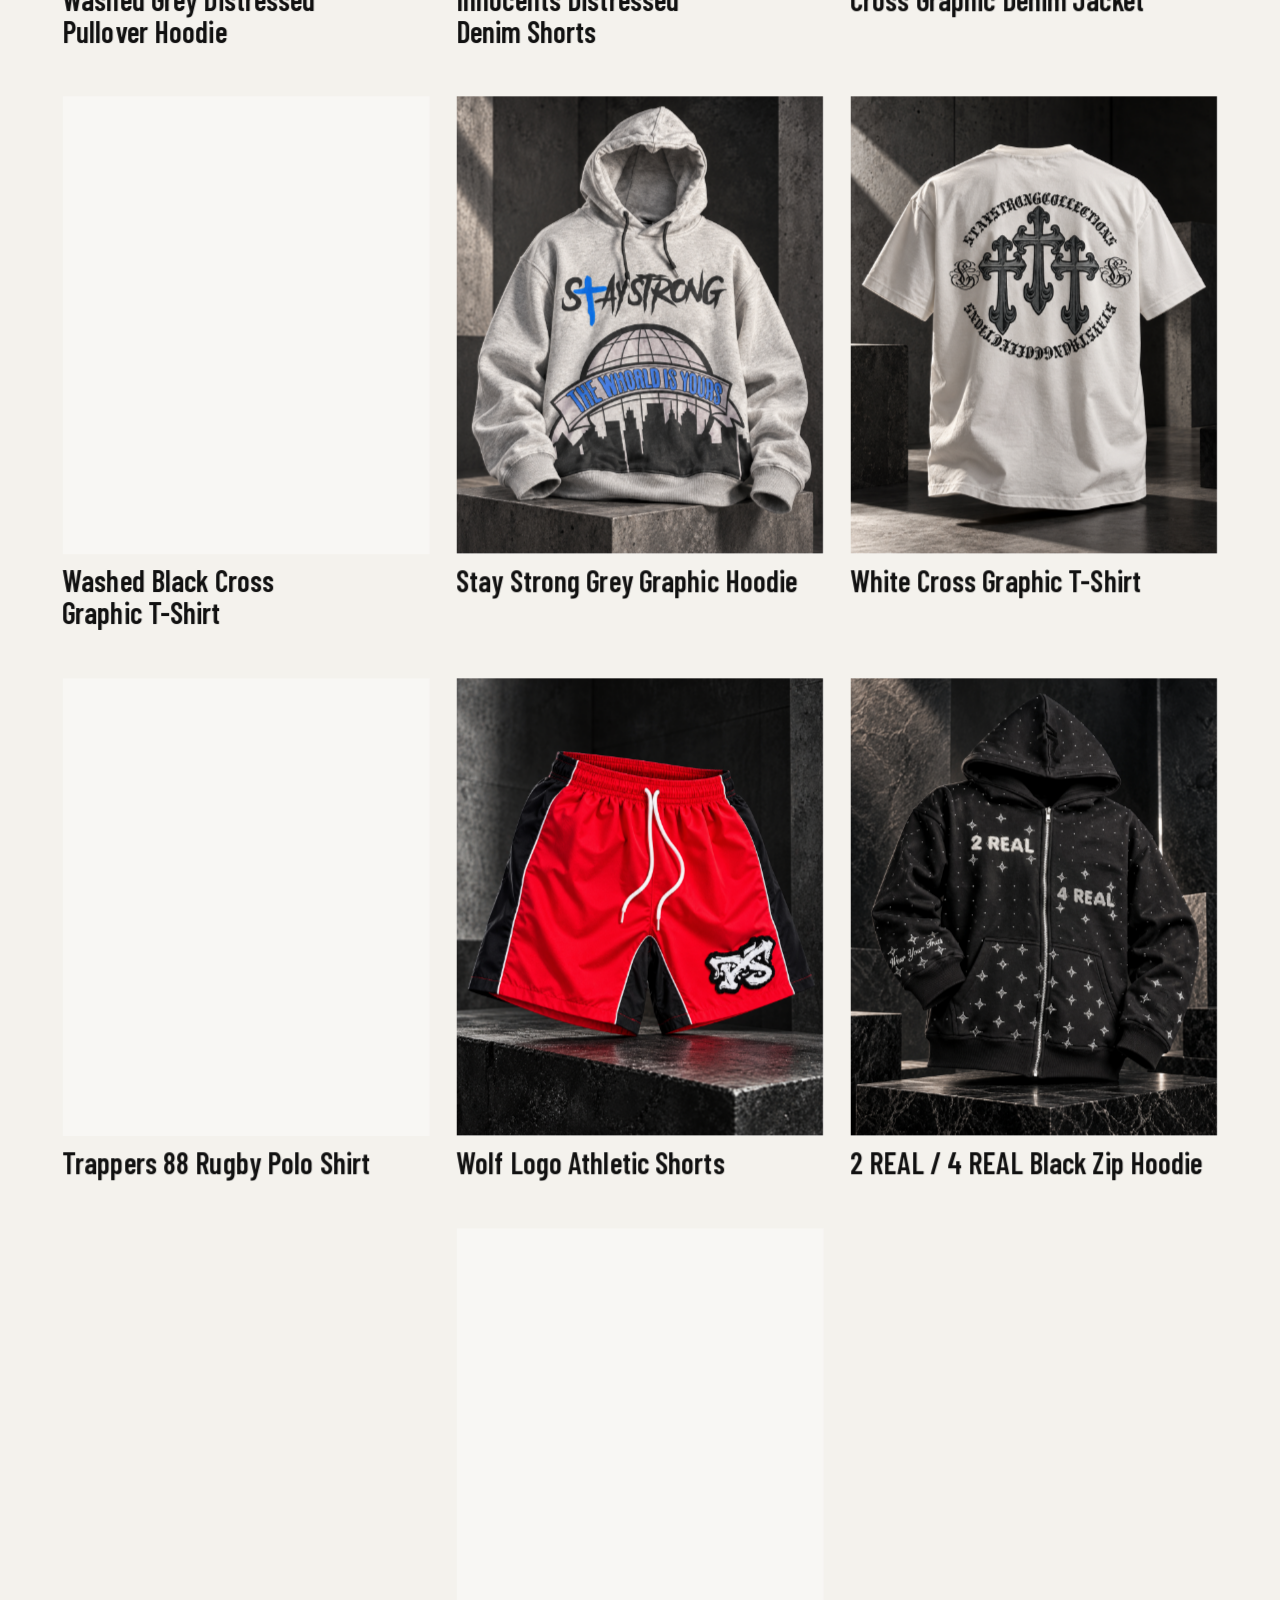
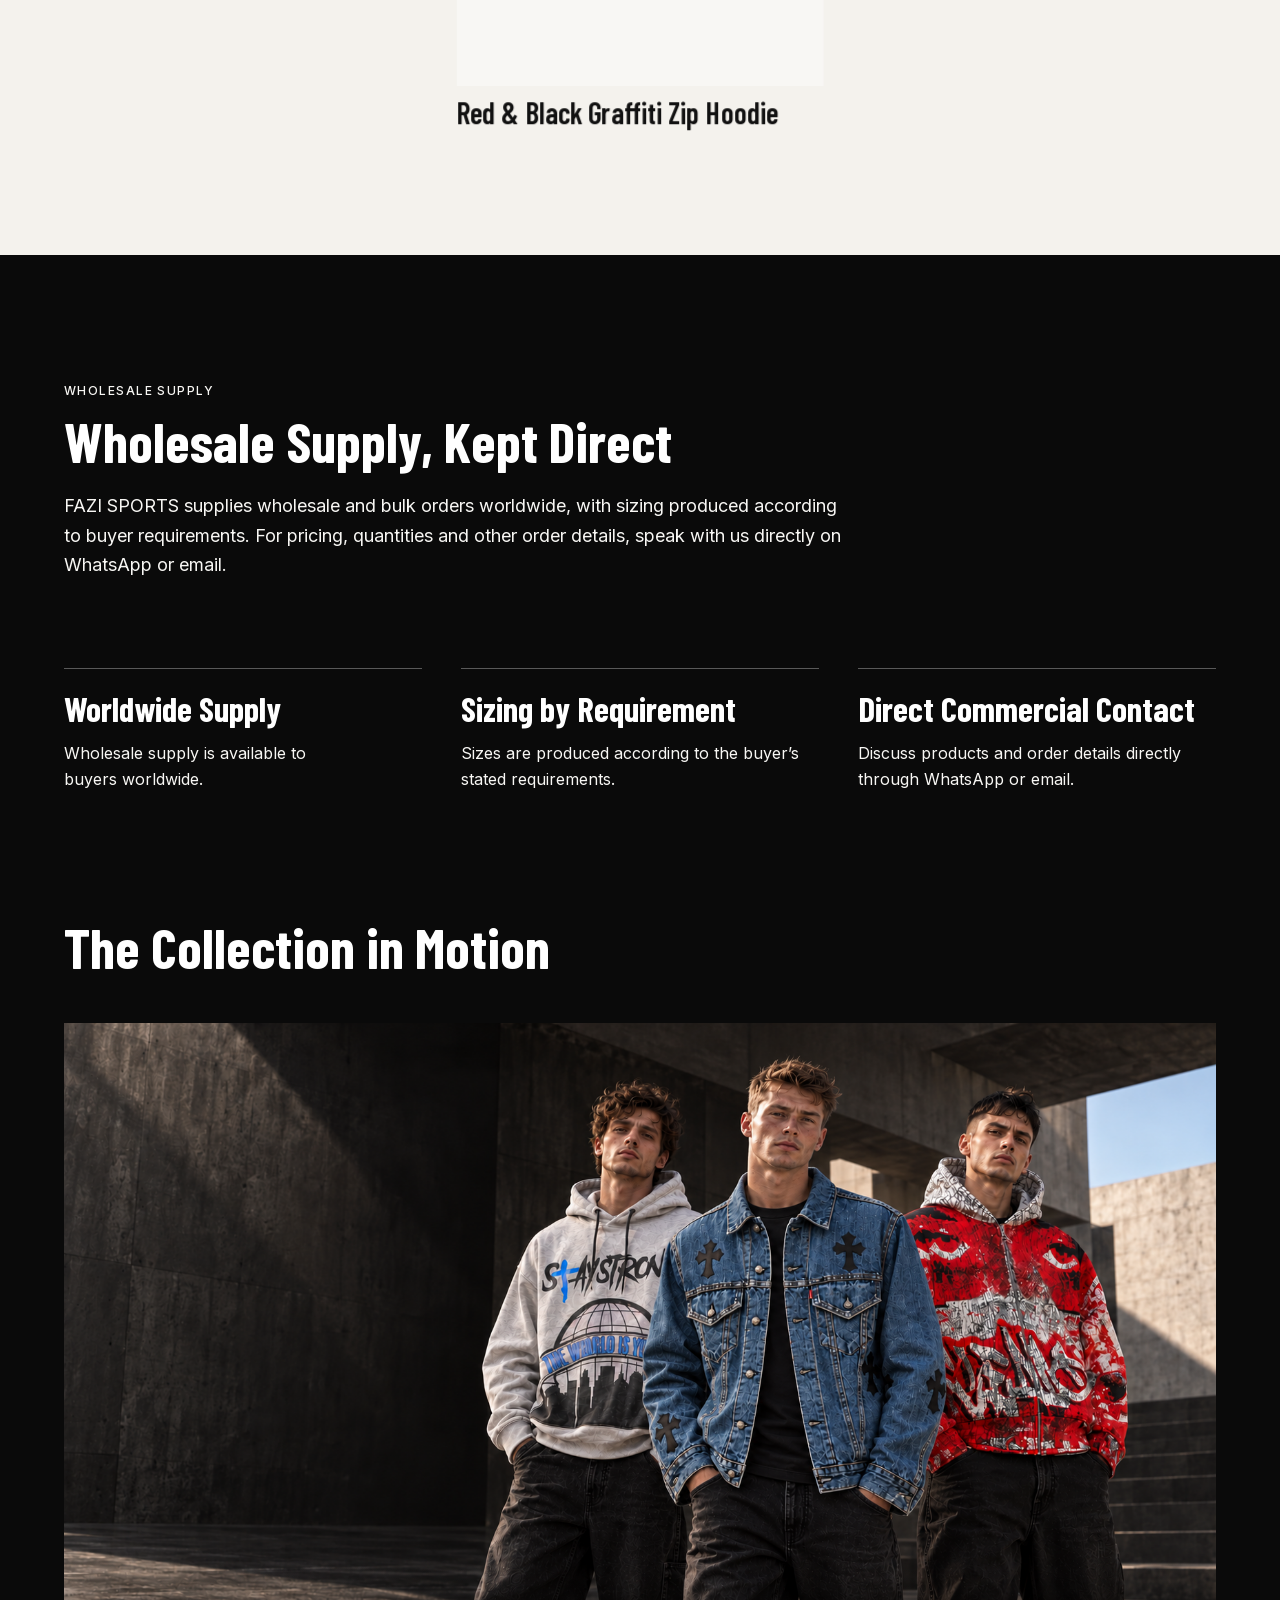
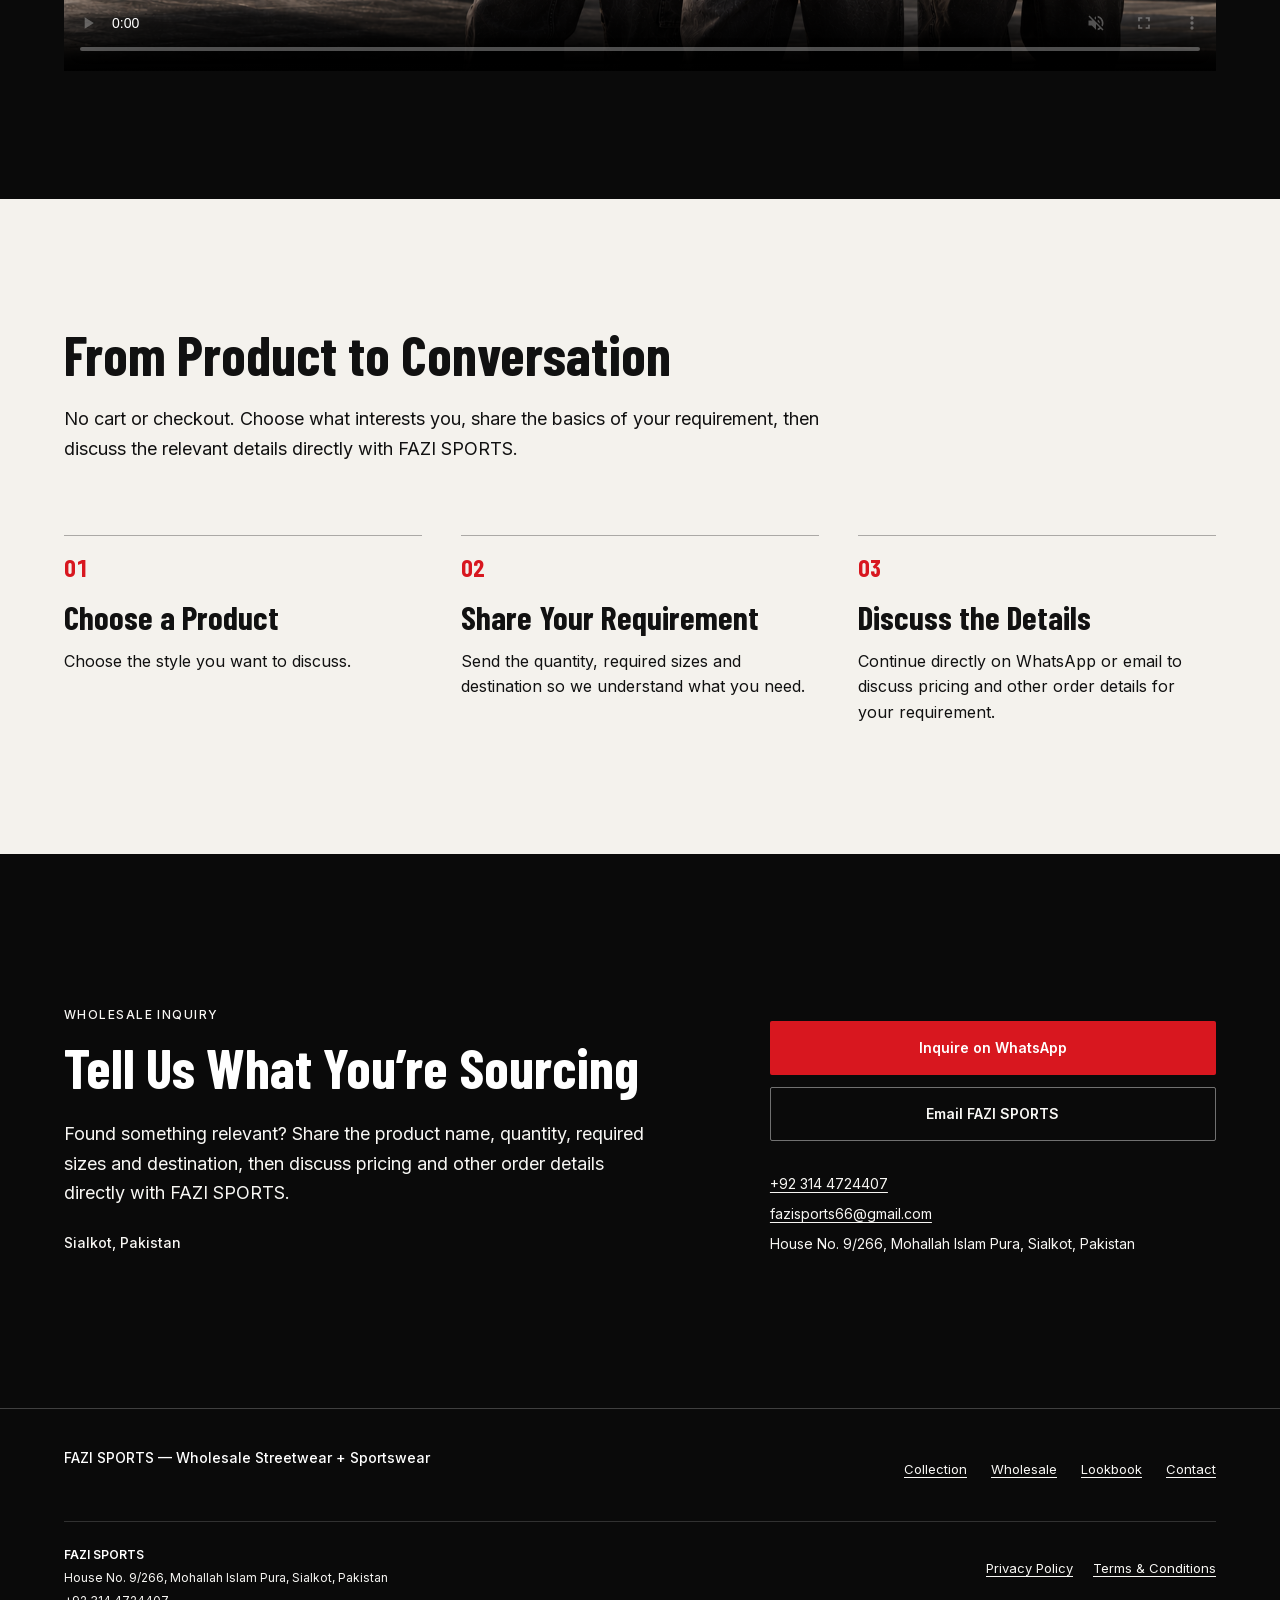
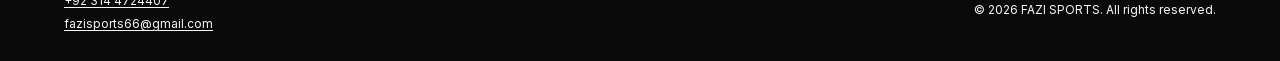
==== commit b661abd4: "Fix FAZI SPORTS video and product interactions" ====
--- a/index.html
+++ b/index.html
@@ -77,7 +77,7 @@
           src="/assets/hero/fz%203%20chatgpt%20men.png"
           width="1122"
           height="1402"
-          alt="Model wearing FZ-03 Cross Graphic Denim Jacket"
+          alt="Model wearing Cross Graphic Denim Jacket"
           fetchpriority="high"
         />
         <div class="hero-actions hero-actions--mobile">
@@ -93,7 +93,7 @@
         <div class="container collection-intro">
           <p class="collection-eyebrow">THE COLLECTION</p>
           <h2 id="collection-heading">10 Styles. One Focused Range.</h2>
-          <p class="collection-support">Browse streetwear and sportswear styles, each clearly presented and referenced for wholesale discussion.</p>
+          <p class="collection-support">Browse streetwear and sportswear styles, clearly presented for wholesale discussion.</p>
         </div>
         <div class="container">
           <ol id="product-grid" class="product-grid" aria-label="FAZI SPORTS launch collection"></ol>
@@ -133,6 +133,8 @@
           <video
             class="lookbook-video"
             controls
+            muted
+            loop
             playsinline
             preload="none"
             data-autoplay="in-view"
@@ -155,7 +157,7 @@
               <span class="inquiry-step__number" aria-hidden="true">01</span>
               <div>
                 <h3>Choose a Product</h3>
-                <p>Note the FZ reference for the garment or styles you want to discuss.</p>
+                <p>Choose the style you want to discuss.</p>
               </div>
             </li>
             <li class="inquiry-step">
@@ -181,7 +183,7 @@
           <div class="final-contact__copy">
             <p class="final-contact__eyebrow">WHOLESALE INQUIRY</p>
             <h2 id="contact-heading">Tell Us What You’re Sourcing</h2>
-            <p class="final-contact__support">Found something relevant? Send the product reference, quantity, required sizes and destination, then discuss pricing and other order details directly with FAZI SPORTS.</p>
+          <p class="final-contact__support">Found something relevant? Share the product name, quantity, required sizes and destination, then discuss pricing and other order details directly with FAZI SPORTS.</p>
             <p class="final-contact__location">Sialkot, Pakistan</p>
           </div>
           <div class="final-contact__actions">
@@ -239,7 +241,6 @@
       </div>
       <div class="product-inspection__details">
         <h2 class="product-inspection__name" id="inspection-name"></h2>
-        <p class="product-inspection__reference" data-inspection-reference></p>
         <p class="product-inspection__description" id="inspection-description"></p>
         <a class="button button--primary product-inspection__cta" data-inspection-cta target="_blank" rel="noopener noreferrer">
           Inquire About This Product
--- a/global.css
+++ b/global.css
@@ -341,7 +341,7 @@
   display: inline-flex;
   align-items: center;
   color: inherit;
-  font-size: 13px;
+  font-size: 16px;
   font-weight: var(--weight-interface);
   text-decoration: none;
 }
@@ -351,6 +351,12 @@
   text-decoration-color: var(--fazi-red);
   text-decoration-thickness: 2px;
   text-underline-offset: 7px;
+}
+
+.nav-foundation a:hover {
+  text-decoration: underline;
+  text-decoration-color: var(--fazi-red);
+  text-underline-offset: 5px;
 }
 
 .media-safe {
@@ -699,6 +705,22 @@
   cursor: pointer;
 }
 
+@media (hover: hover) and (pointer: fine) and (min-width: 701px) {
+  .product-card {
+    transform: perspective(1200px) rotateX(var(--tilt-x, 0deg)) rotateY(var(--tilt-y, 0deg));
+    transform-style: preserve-3d;
+    transition: transform 180ms ease-out;
+  }
+
+  .product-card__media {
+    transform: translateZ(8px);
+  }
+
+  .product-card__name {
+    transform: translateZ(12px);
+  }
+}
+
 .product-card__media {
   position: relative;
   display: block;
@@ -732,15 +754,6 @@
   font-weight: var(--weight-secondary);
   line-height: 1.04;
   text-wrap: balance;
-}
-
-.product-card__reference {
-  display: block;
-  font-family: var(--font-body);
-  font-size: 12px;
-  font-weight: var(--weight-secondary);
-  letter-spacing: 0.04em;
-  line-height: 1.4;
 }
 
 .product-inspection {
@@ -801,13 +814,6 @@
   font-weight: var(--weight-secondary);
   line-height: 0.98;
   text-wrap: balance;
-}
-
-.product-inspection__reference {
-  margin: 0;
-  font-size: 13px;
-  font-weight: var(--weight-secondary);
-  letter-spacing: 0.05em;
 }
 
 .product-inspection__description {
@@ -1198,10 +1204,6 @@
     font-size: clamp(21px, 6.2vw, 27px);
   }
 
-  .product-card__reference {
-    font-size: 12px;
-  }
-
   .product-card__image {
     transition-duration: 0.01ms;
   }
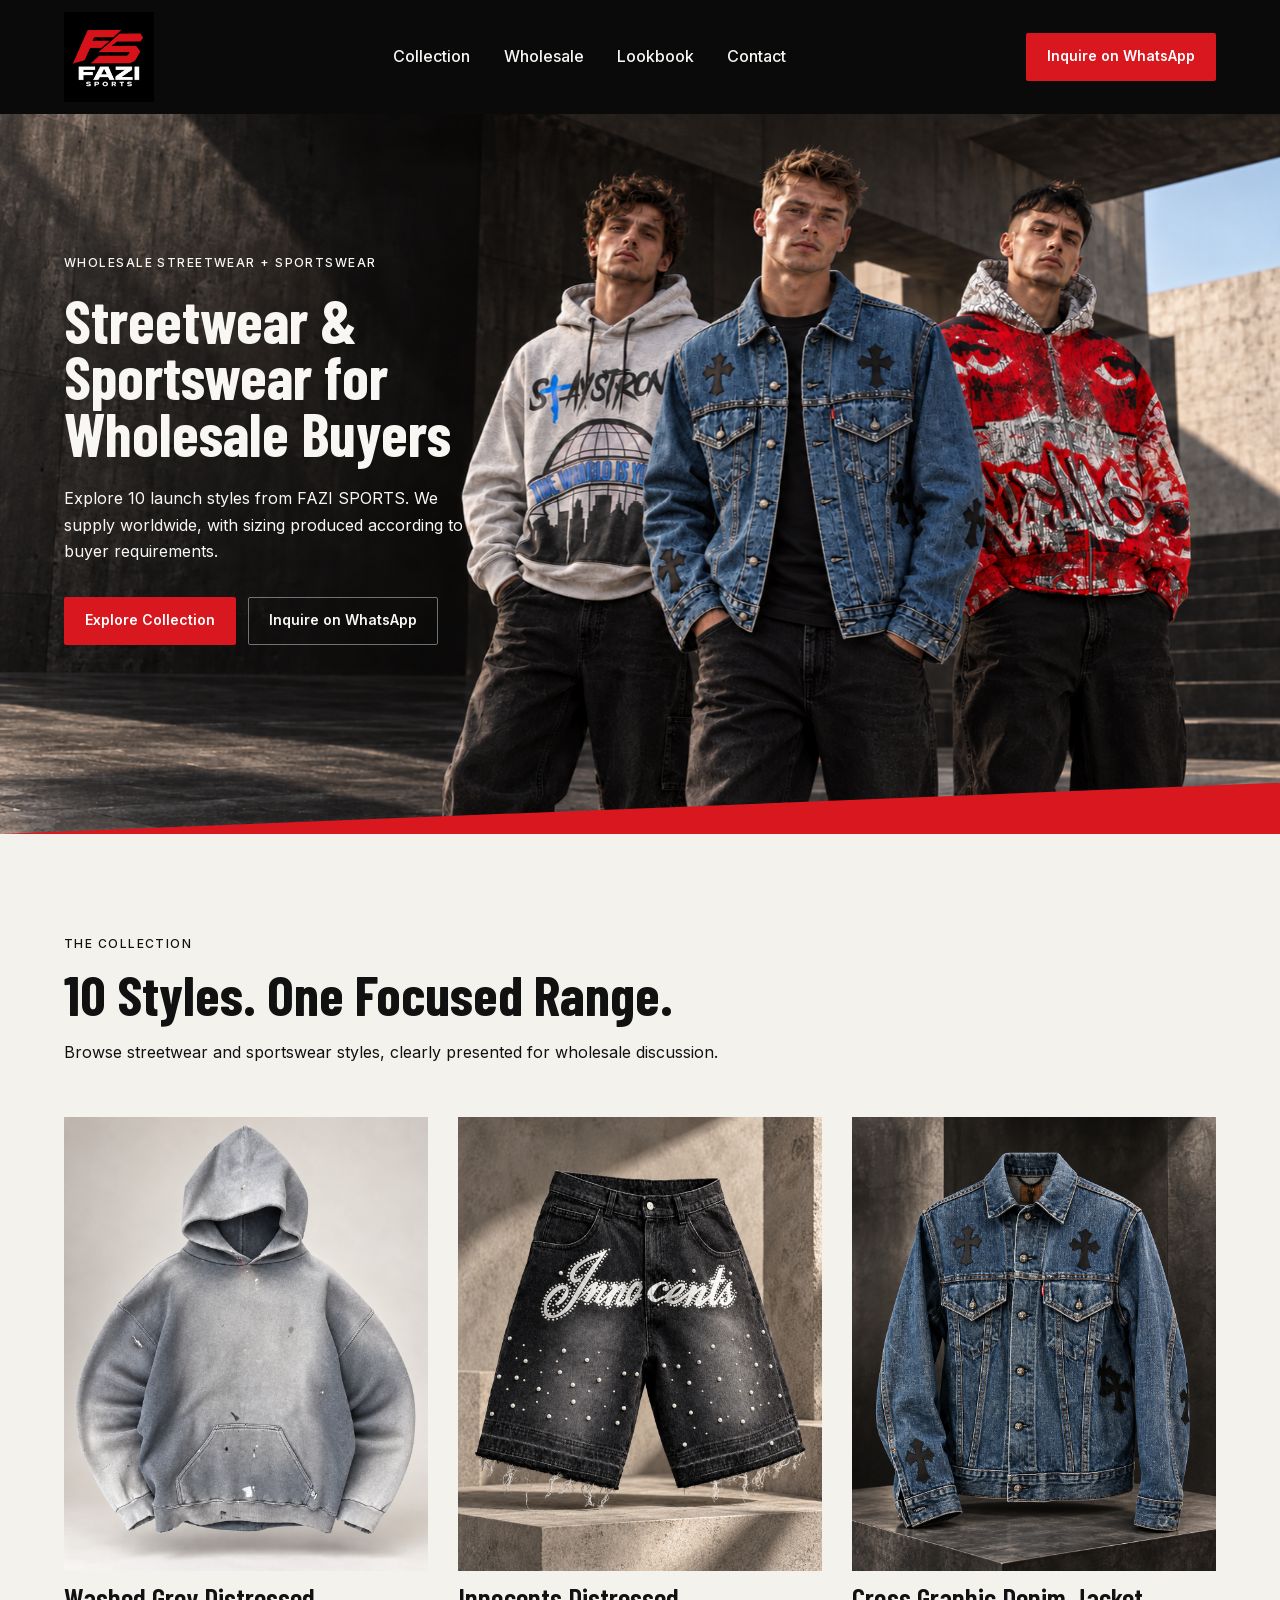
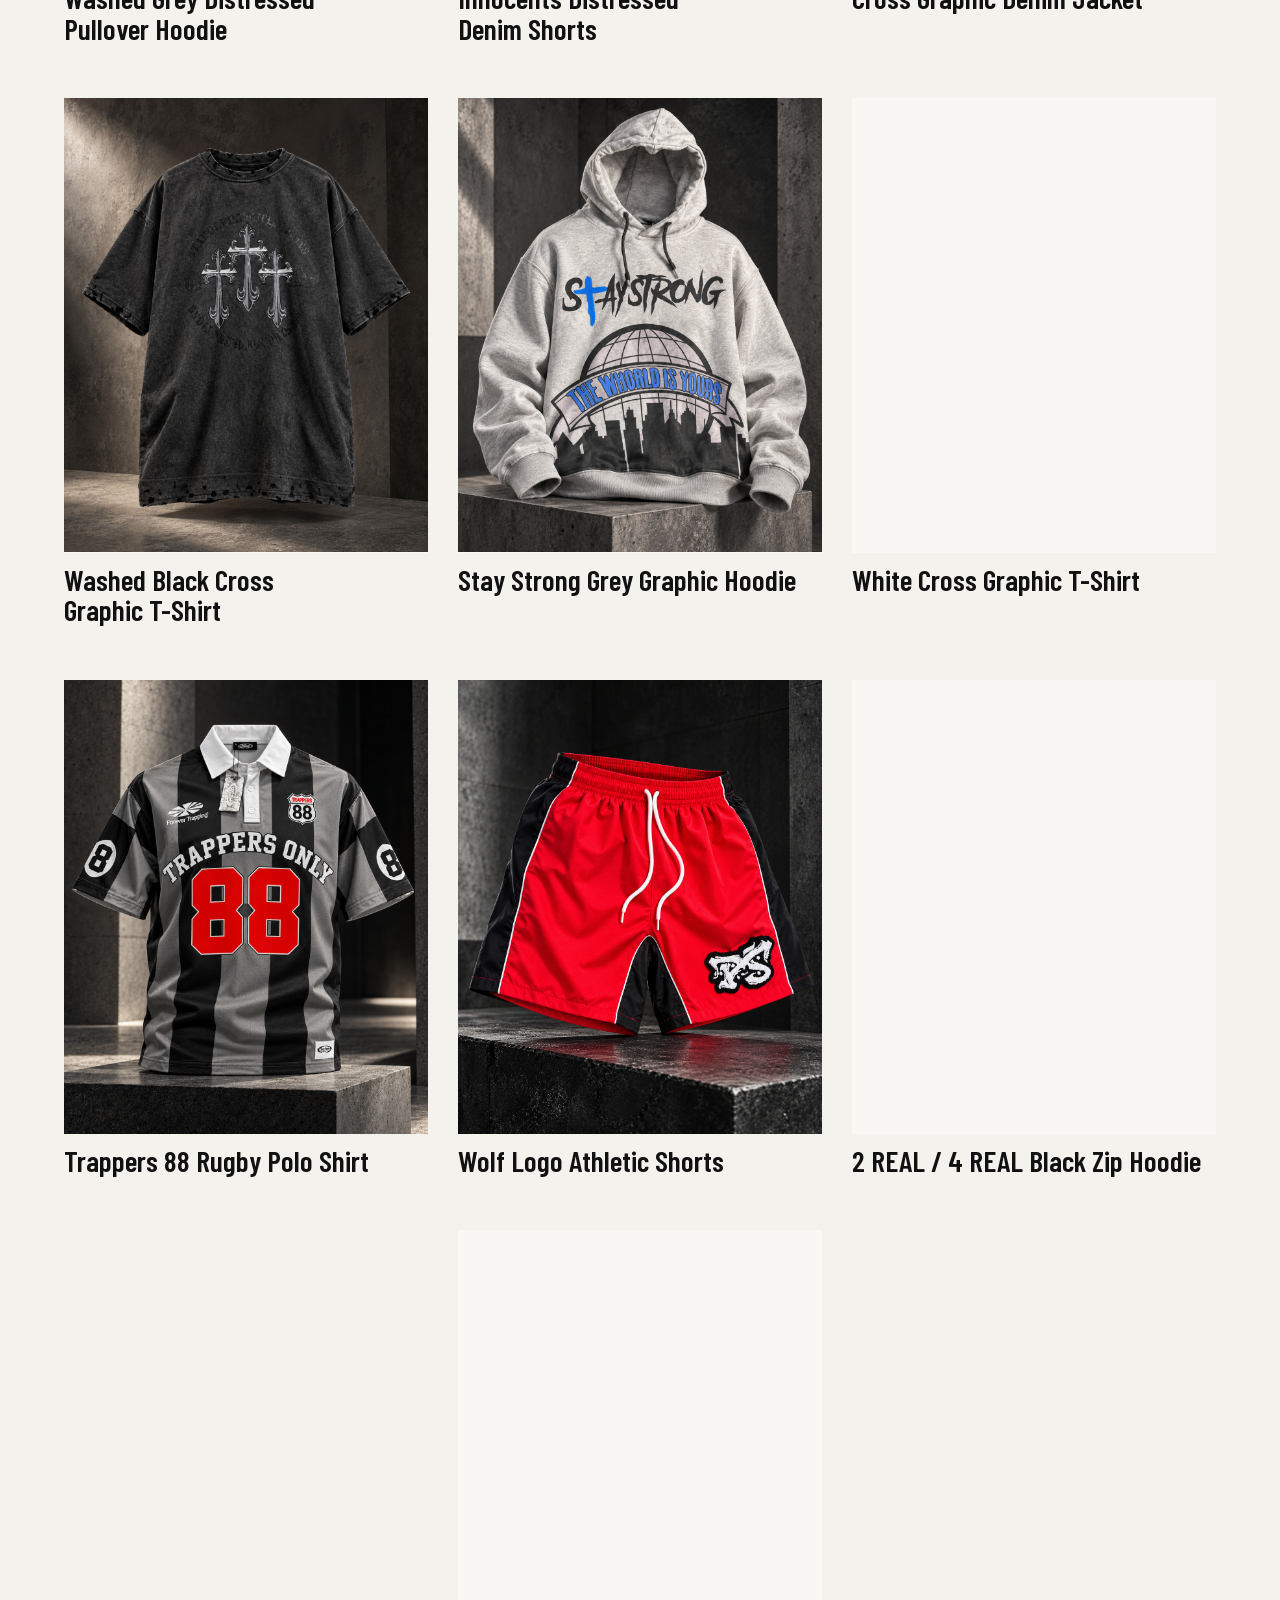
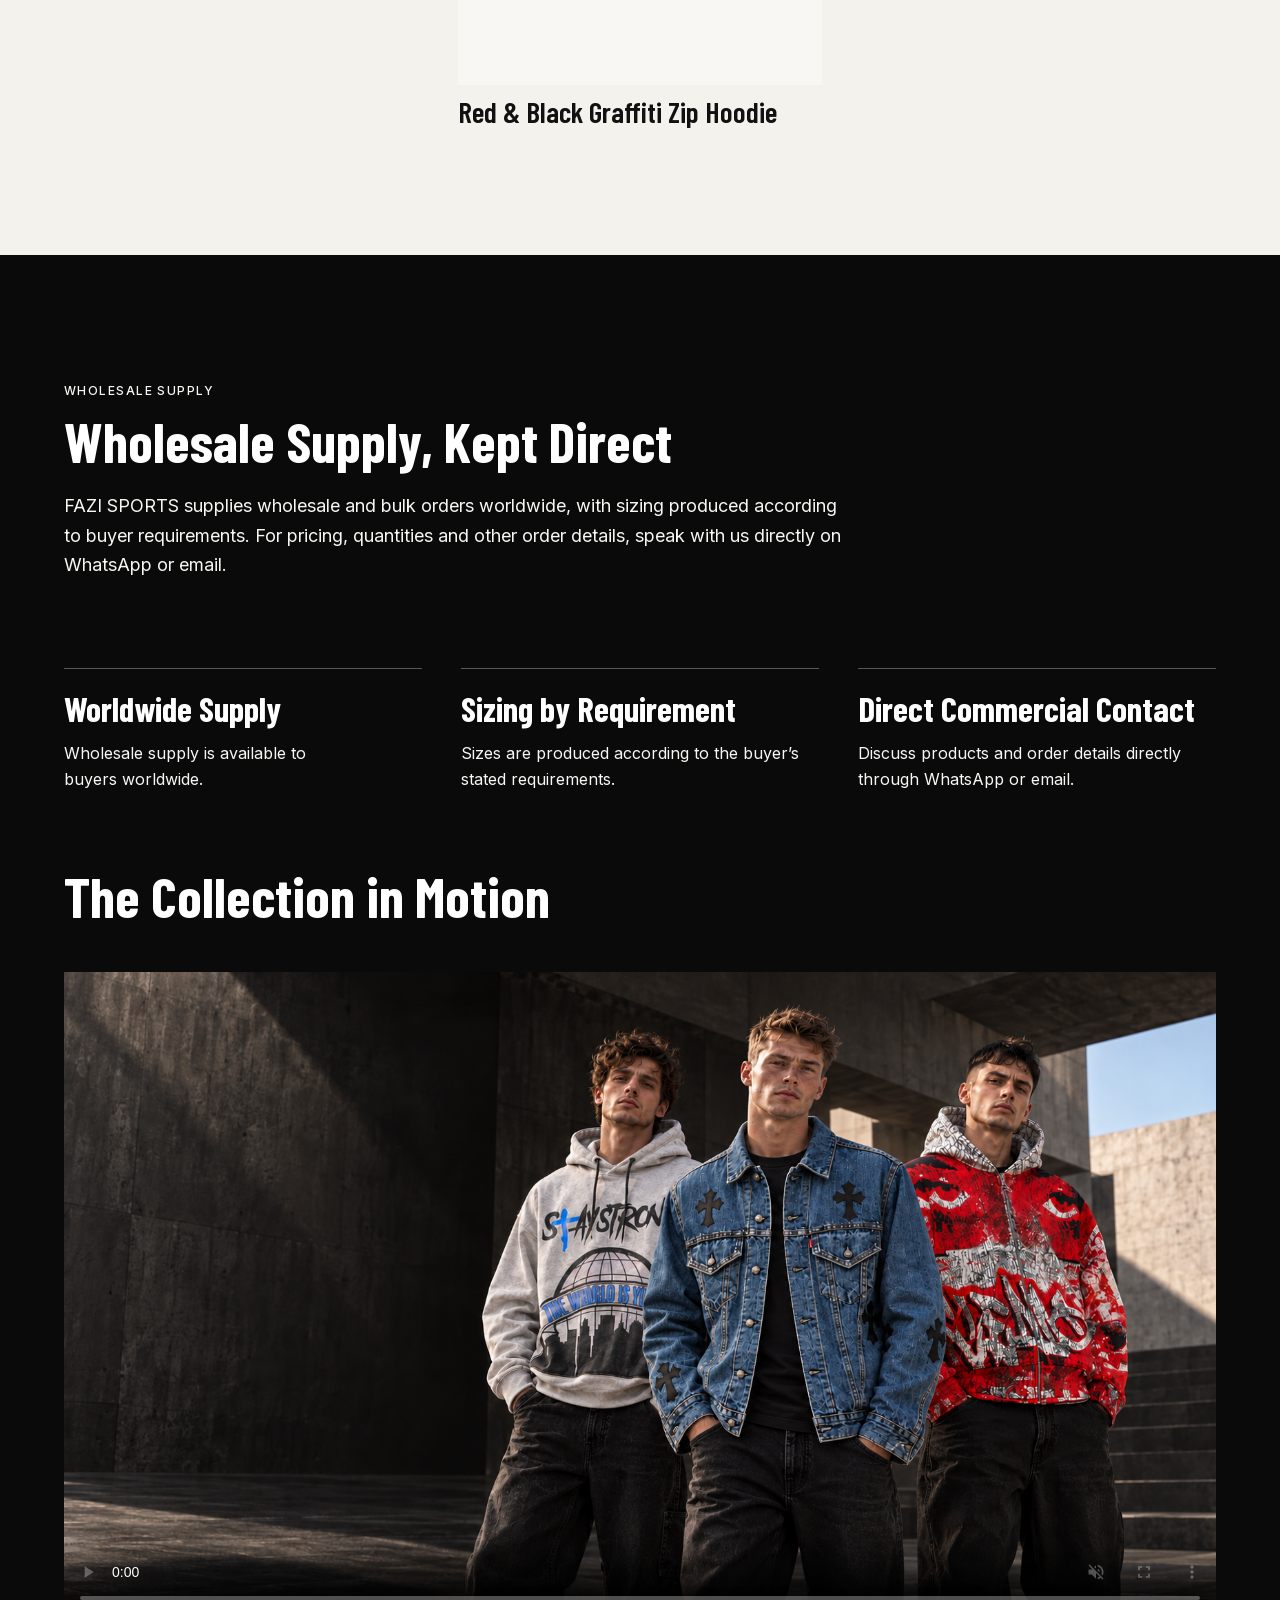
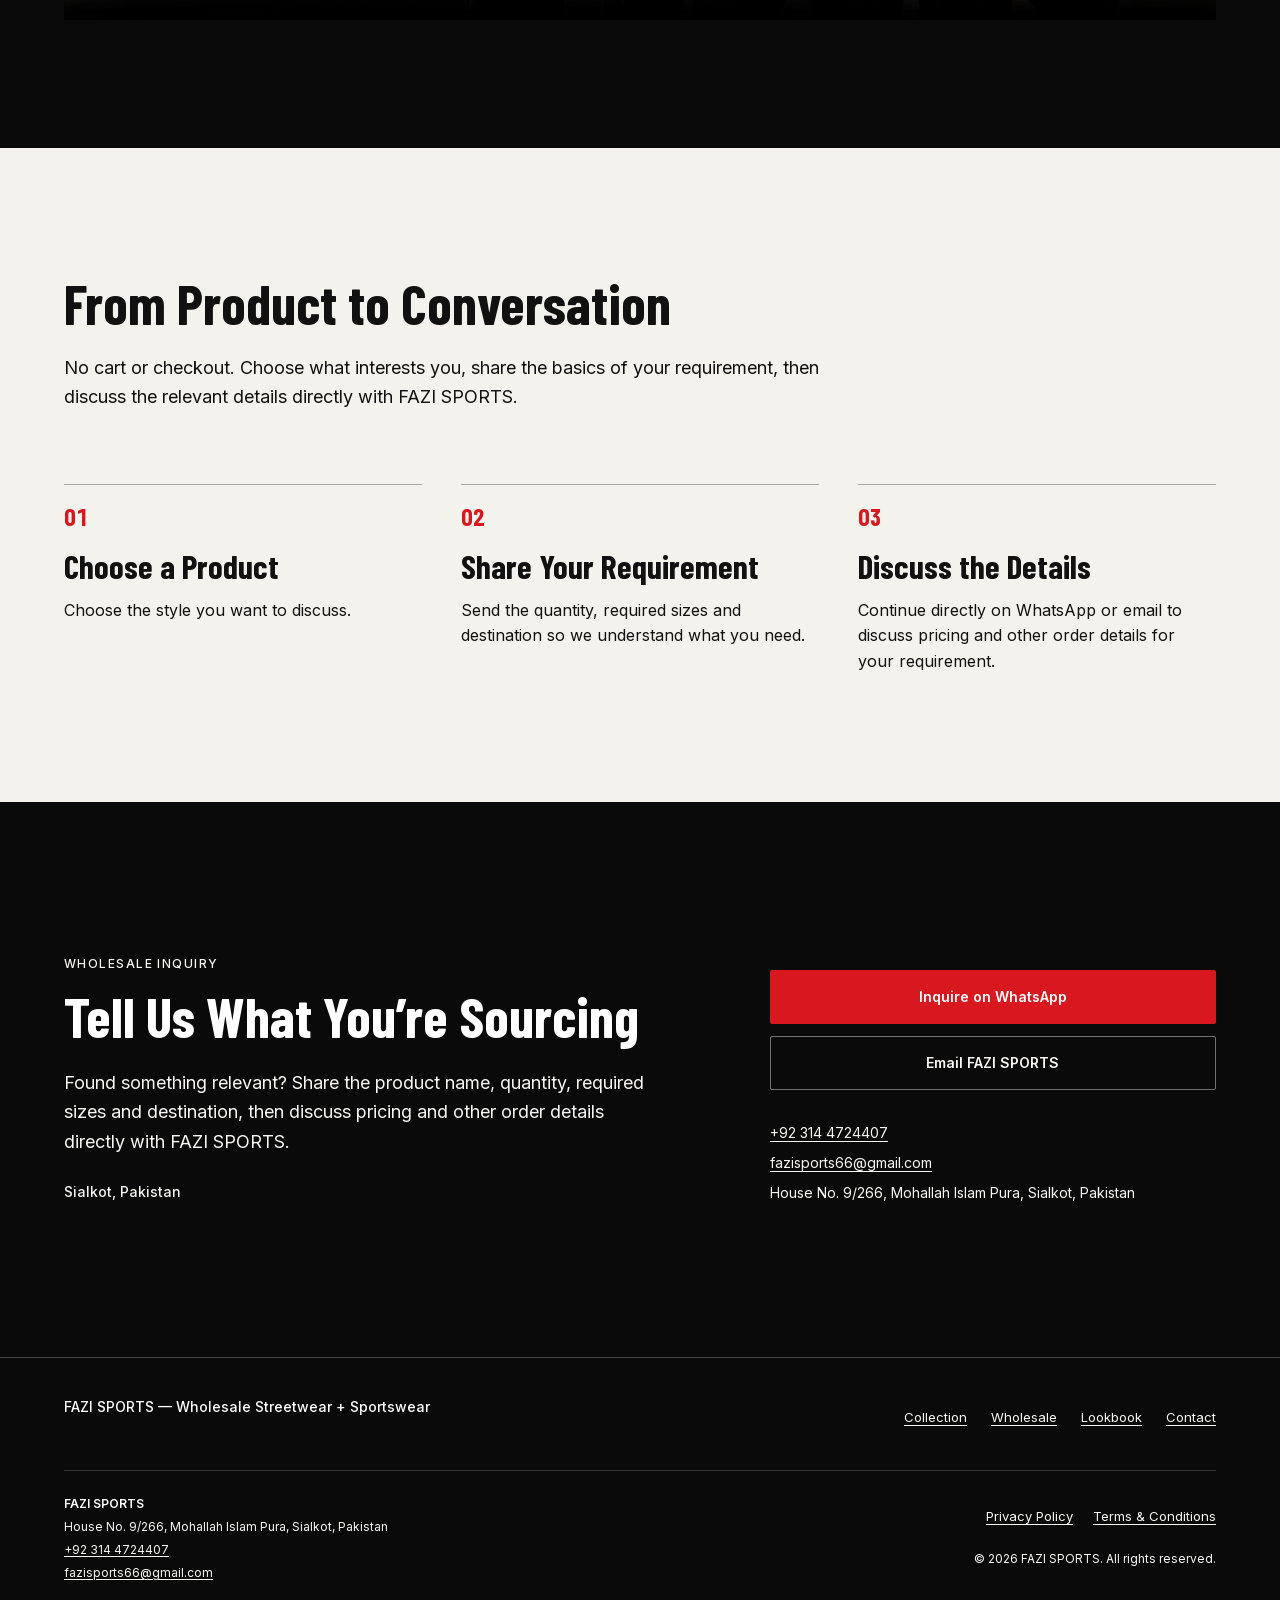
==== commit 8be59b53: "Refine FAZI SPORTS visual motion and inspection" ====
--- a/index.html
+++ b/index.html
@@ -241,6 +241,7 @@
       </div>
       <div class="product-inspection__details">
         <h2 class="product-inspection__name" id="inspection-name"></h2>
+        <p class="product-inspection__reference" data-inspection-reference></p>
         <p class="product-inspection__description" id="inspection-description"></p>
         <a class="button button--primary product-inspection__cta" data-inspection-cta target="_blank" rel="noopener noreferrer">
           Inquire About This Product
--- a/global.css
+++ b/global.css
@@ -307,6 +307,11 @@
   translate: 0 -1px;
 }
 
+.button:active {
+  scale: 0.985;
+  translate: 0 0;
+}
+
 .button--secondary-dark {
   color: var(--white-soft);
   border-color: rgb(255 255 255 / 42%);
@@ -344,6 +349,7 @@
   font-size: 16px;
   font-weight: var(--weight-interface);
   text-decoration: none;
+  transition: color 140ms ease;
 }
 
 .nav-foundation a[aria-current="page"] {
@@ -357,6 +363,10 @@
   text-decoration: underline;
   text-decoration-color: var(--fazi-red);
   text-underline-offset: 5px;
+}
+
+.nav-foundation a:active {
+  color: var(--fazi-red);
 }
 
 .media-safe {
@@ -421,6 +431,7 @@
 
 .hero-image--desktop {
   transform-origin: center 55%;
+  transform: scale(1.008);
 }
 
 .forward-cut {
@@ -428,7 +439,7 @@
   z-index: 1;
   inset-inline: 0;
   inset-block-end: 0;
-  height: clamp(20px, 3.2vw, 46px);
+  height: clamp(28px, 4vw, 56px);
   background: var(--fazi-red);
   clip-path: polygon(0 100%, 100% 0, 100% 100%);
   pointer-events: none;
@@ -498,7 +509,7 @@
 html.motion-ready [data-motion-reveal] {
   opacity: 0;
   translate: 0 12px;
-  transition: opacity 420ms ease, translate 420ms ease;
+  transition: opacity 360ms cubic-bezier(0.23, 1, 0.32, 1), translate 360ms cubic-bezier(0.23, 1, 0.32, 1);
 }
 
 html.motion-ready [data-motion-reveal].is-revealed {
@@ -507,7 +518,7 @@
 }
 
 .wholesale-section {
-  padding-block: clamp(88px, 10vw, 144px);
+  padding-block: clamp(88px, 10vw, 144px) clamp(56px, 6vw, 88px);
   scroll-margin-top: 28px;
 }
 
@@ -703,22 +714,6 @@
   background: transparent;
   text-align: left;
   cursor: pointer;
-}
-
-@media (hover: hover) and (pointer: fine) and (min-width: 701px) {
-  .product-card {
-    transform: perspective(1200px) rotateX(var(--tilt-x, 0deg)) rotateY(var(--tilt-y, 0deg));
-    transform-style: preserve-3d;
-    transition: transform 180ms ease-out;
-  }
-
-  .product-card__media {
-    transform: translateZ(8px);
-  }
-
-  .product-card__name {
-    transform: translateZ(12px);
-  }
 }
 
 .product-card__media {
@@ -814,6 +809,15 @@
   font-weight: var(--weight-secondary);
   line-height: 0.98;
   text-wrap: balance;
+}
+
+.product-inspection__reference {
+  margin: -8px 0 0;
+  color: rgb(17 17 17 / 68%);
+  font-size: 13px;
+  font-weight: var(--weight-interface);
+  letter-spacing: 0.08em;
+  text-transform: uppercase;
 }
 
 .product-inspection__description {
@@ -1112,7 +1116,7 @@
   }
 
   .forward-cut {
-    height: 18px;
+    height: 24px;
   }
 
   .hero-image--desktop {
@@ -1332,14 +1336,18 @@
   *::before,
   *::after {
     scroll-behavior: auto !important;
-    transition-duration: 0.01ms !important;
     animation-duration: 0.01ms !important;
     animation-iteration-count: 1 !important;
   }
 
-  .forward-cut {
-    clip-path: none;
-    height: 3px;
+  .product-card__image {
+    transition-duration: 120ms;
+  }
+
+  .button--primary:hover,
+  .button:active {
+    scale: 1;
+    translate: 0 0;
   }
 }
 
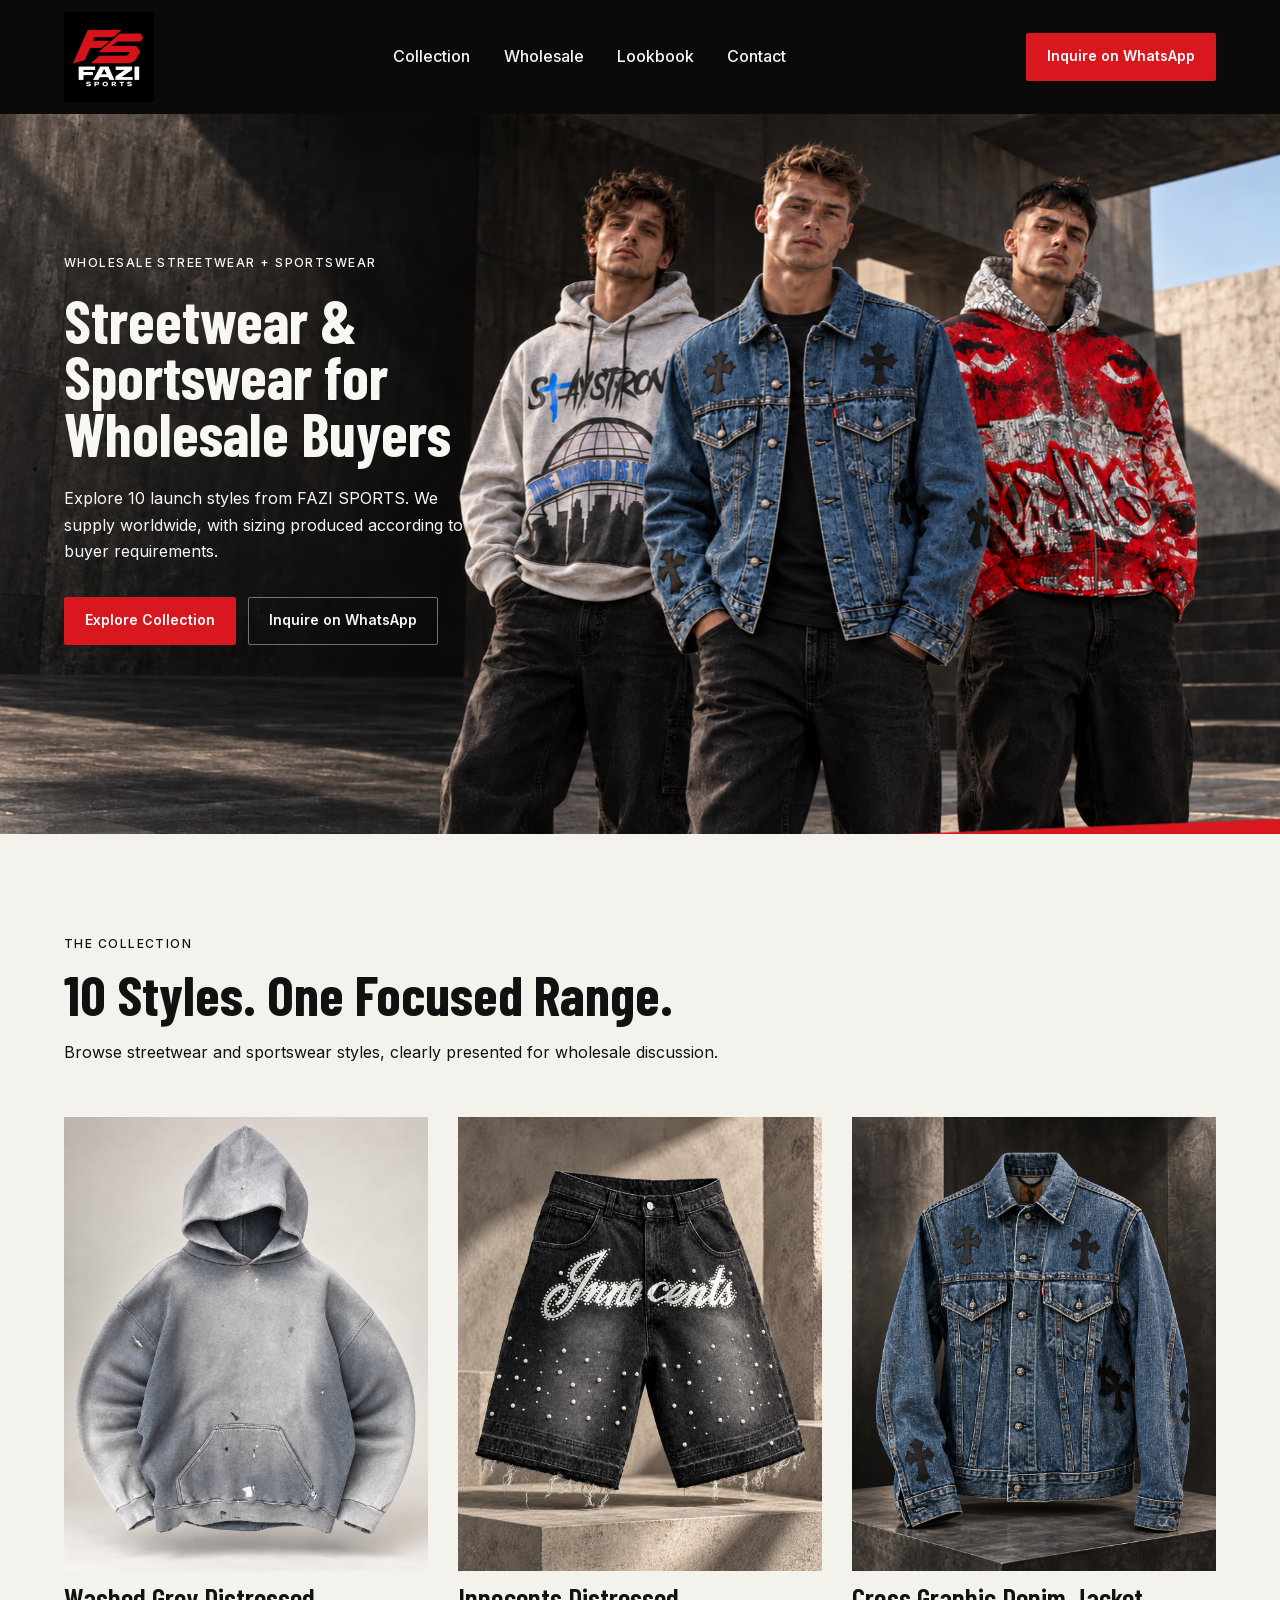
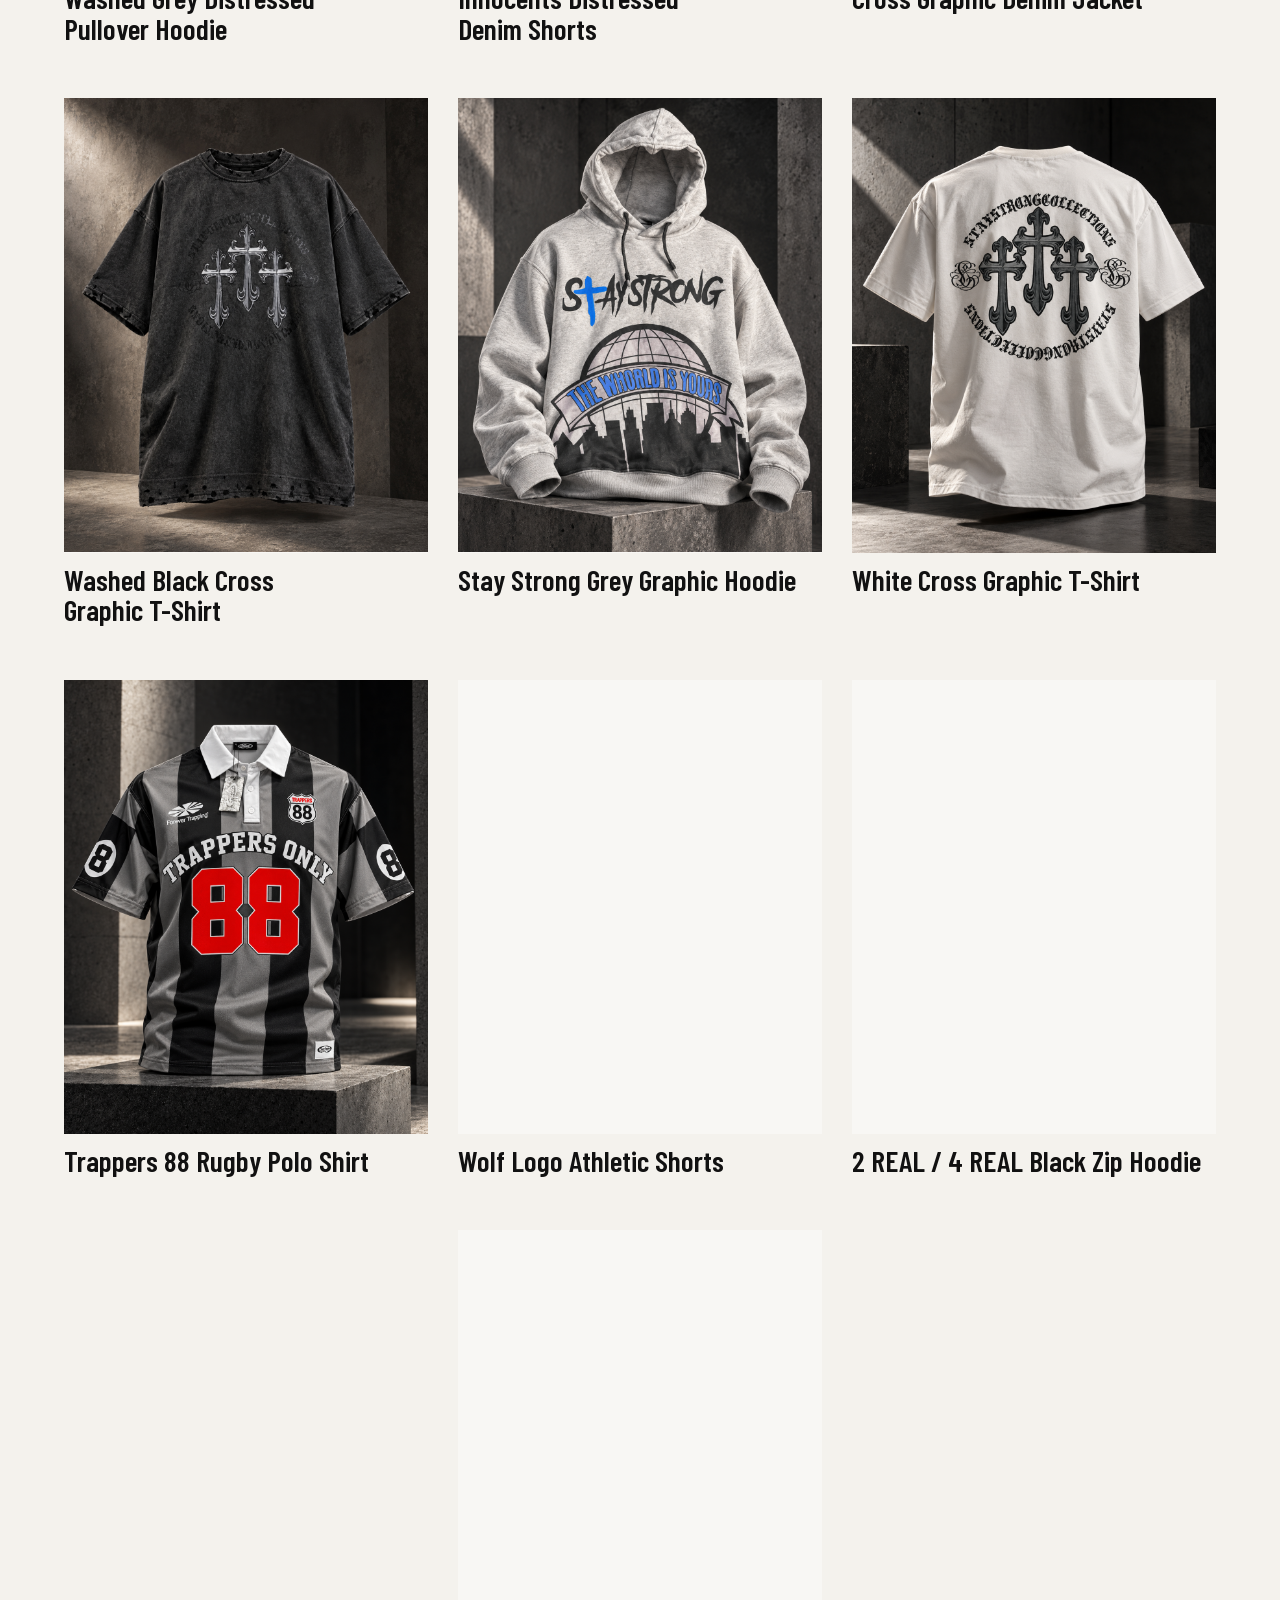
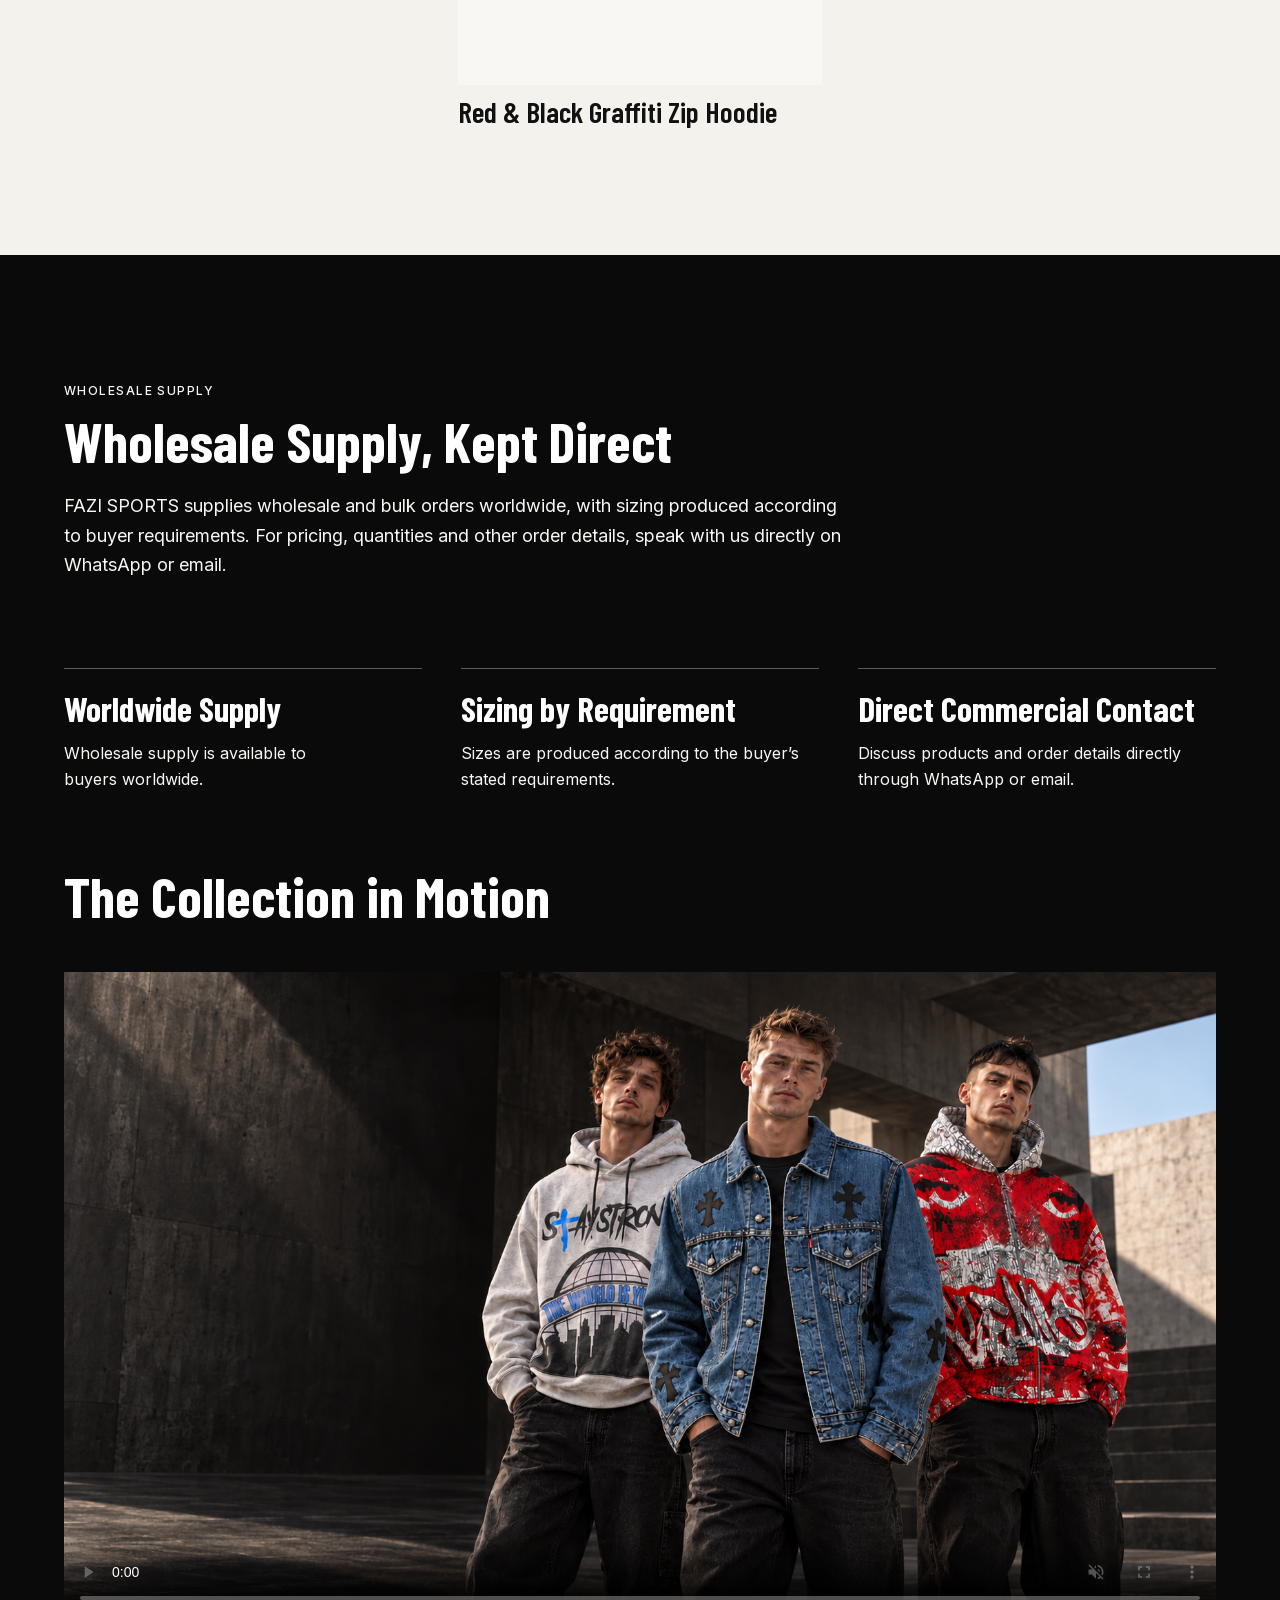
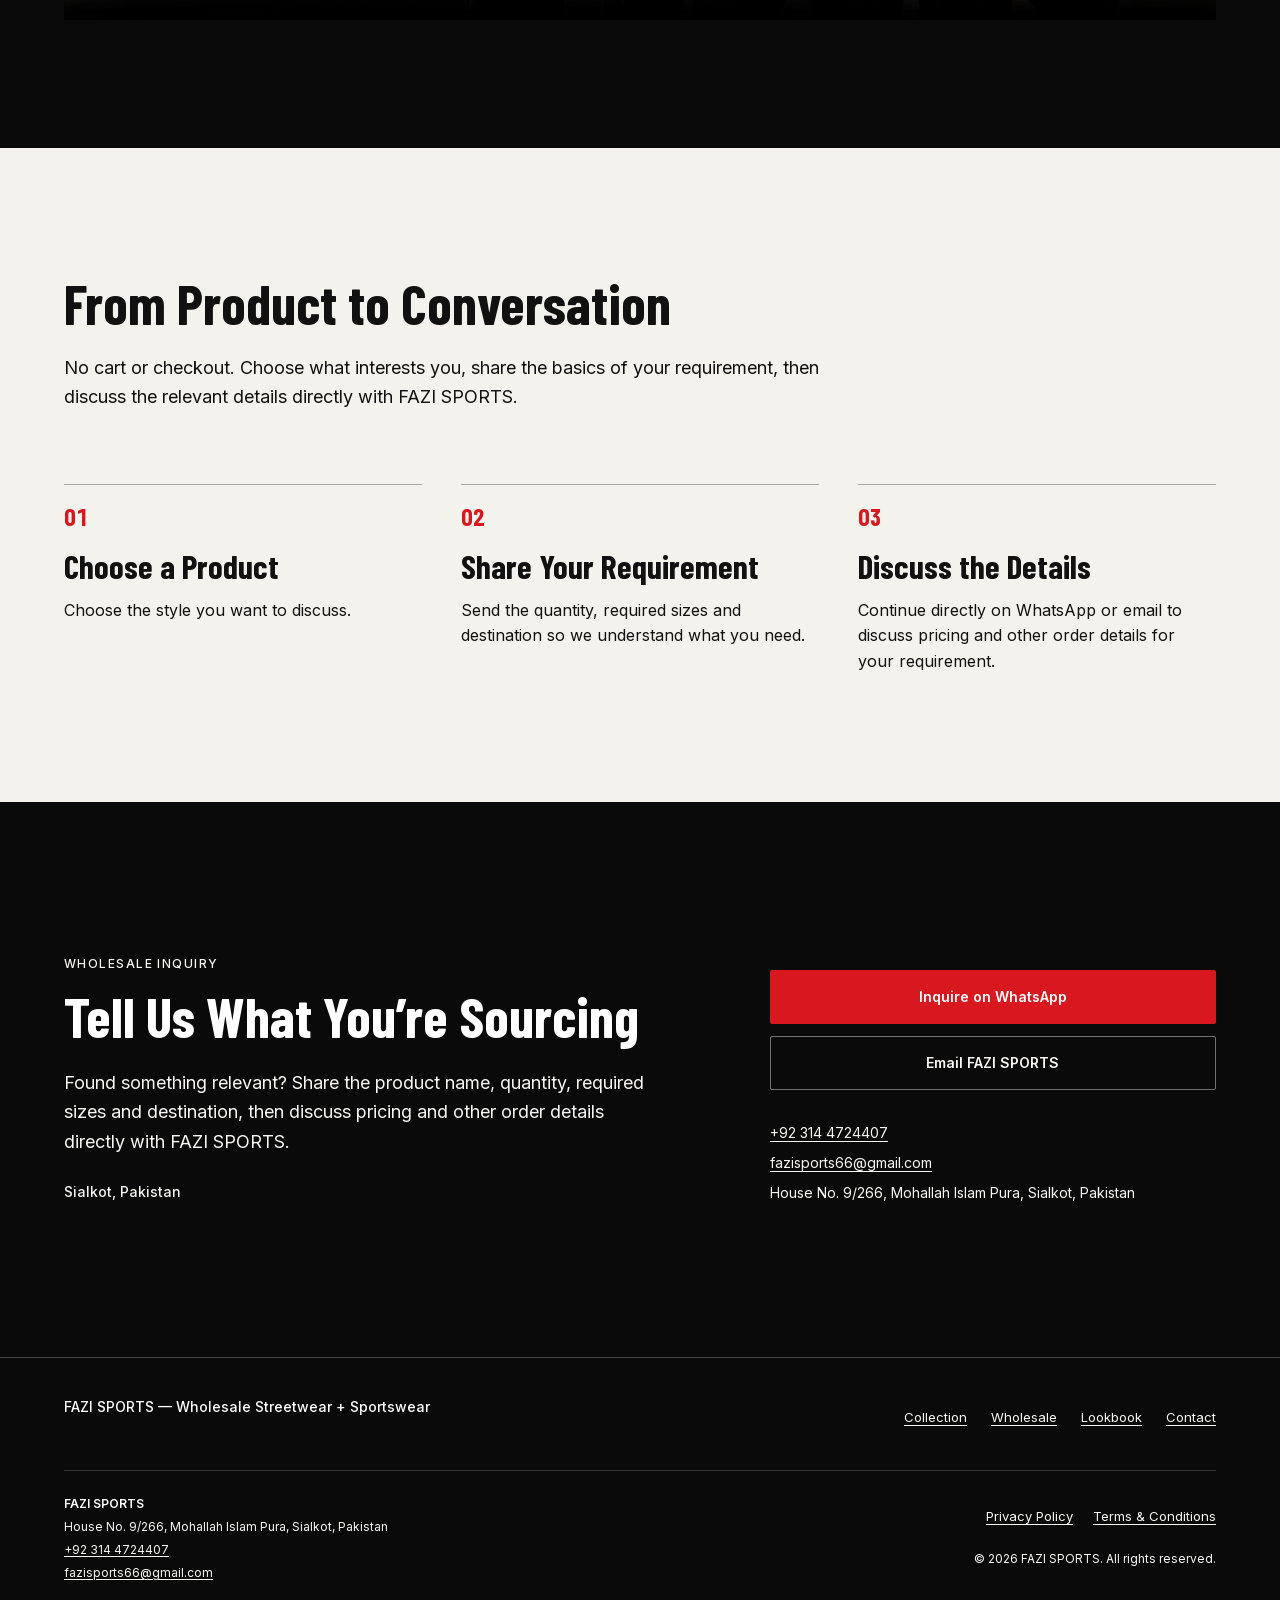
==== commit f7b70302: "Complete FAZI hero motion and simplify product inspection" ====
--- a/index.html
+++ b/index.html
@@ -241,7 +241,6 @@
       </div>
       <div class="product-inspection__details">
         <h2 class="product-inspection__name" id="inspection-name"></h2>
-        <p class="product-inspection__reference" data-inspection-reference></p>
         <p class="product-inspection__description" id="inspection-description"></p>
         <a class="button button--primary product-inspection__cta" data-inspection-cta target="_blank" rel="noopener noreferrer">
           Inquire About This Product
--- a/global.css
+++ b/global.css
@@ -445,6 +445,20 @@
   pointer-events: none;
 }
 
+html.motion-ready .forward-cut {
+  transform: translateY(100%);
+}
+
+@media (max-width: 1080px) {
+  html.motion-ready .forward-cut {
+    transition: transform 280ms cubic-bezier(0.23, 1, 0.32, 1);
+  }
+
+  html.motion-ready .forward-cut.is-cut-revealed {
+    transform: translateY(0);
+  }
+}
+
 .hero-image--desktop {
   position: absolute;
   z-index: -1;
@@ -811,13 +825,15 @@
   text-wrap: balance;
 }
 
-.product-inspection__reference {
-  margin: -8px 0 0;
-  color: rgb(17 17 17 / 68%);
-  font-size: 13px;
-  font-weight: var(--weight-interface);
-  letter-spacing: 0.08em;
-  text-transform: uppercase;
+@keyframes inspection-enter {
+  from { opacity: 0; translate: 0 6px; }
+  to { opacity: 1; translate: 0 0; }
+}
+
+@media (prefers-reduced-motion: no-preference) {
+  .product-inspection[open] {
+    animation: inspection-enter 200ms cubic-bezier(0.23, 1, 0.32, 1) both;
+  }
 }
 
 .product-inspection__description {
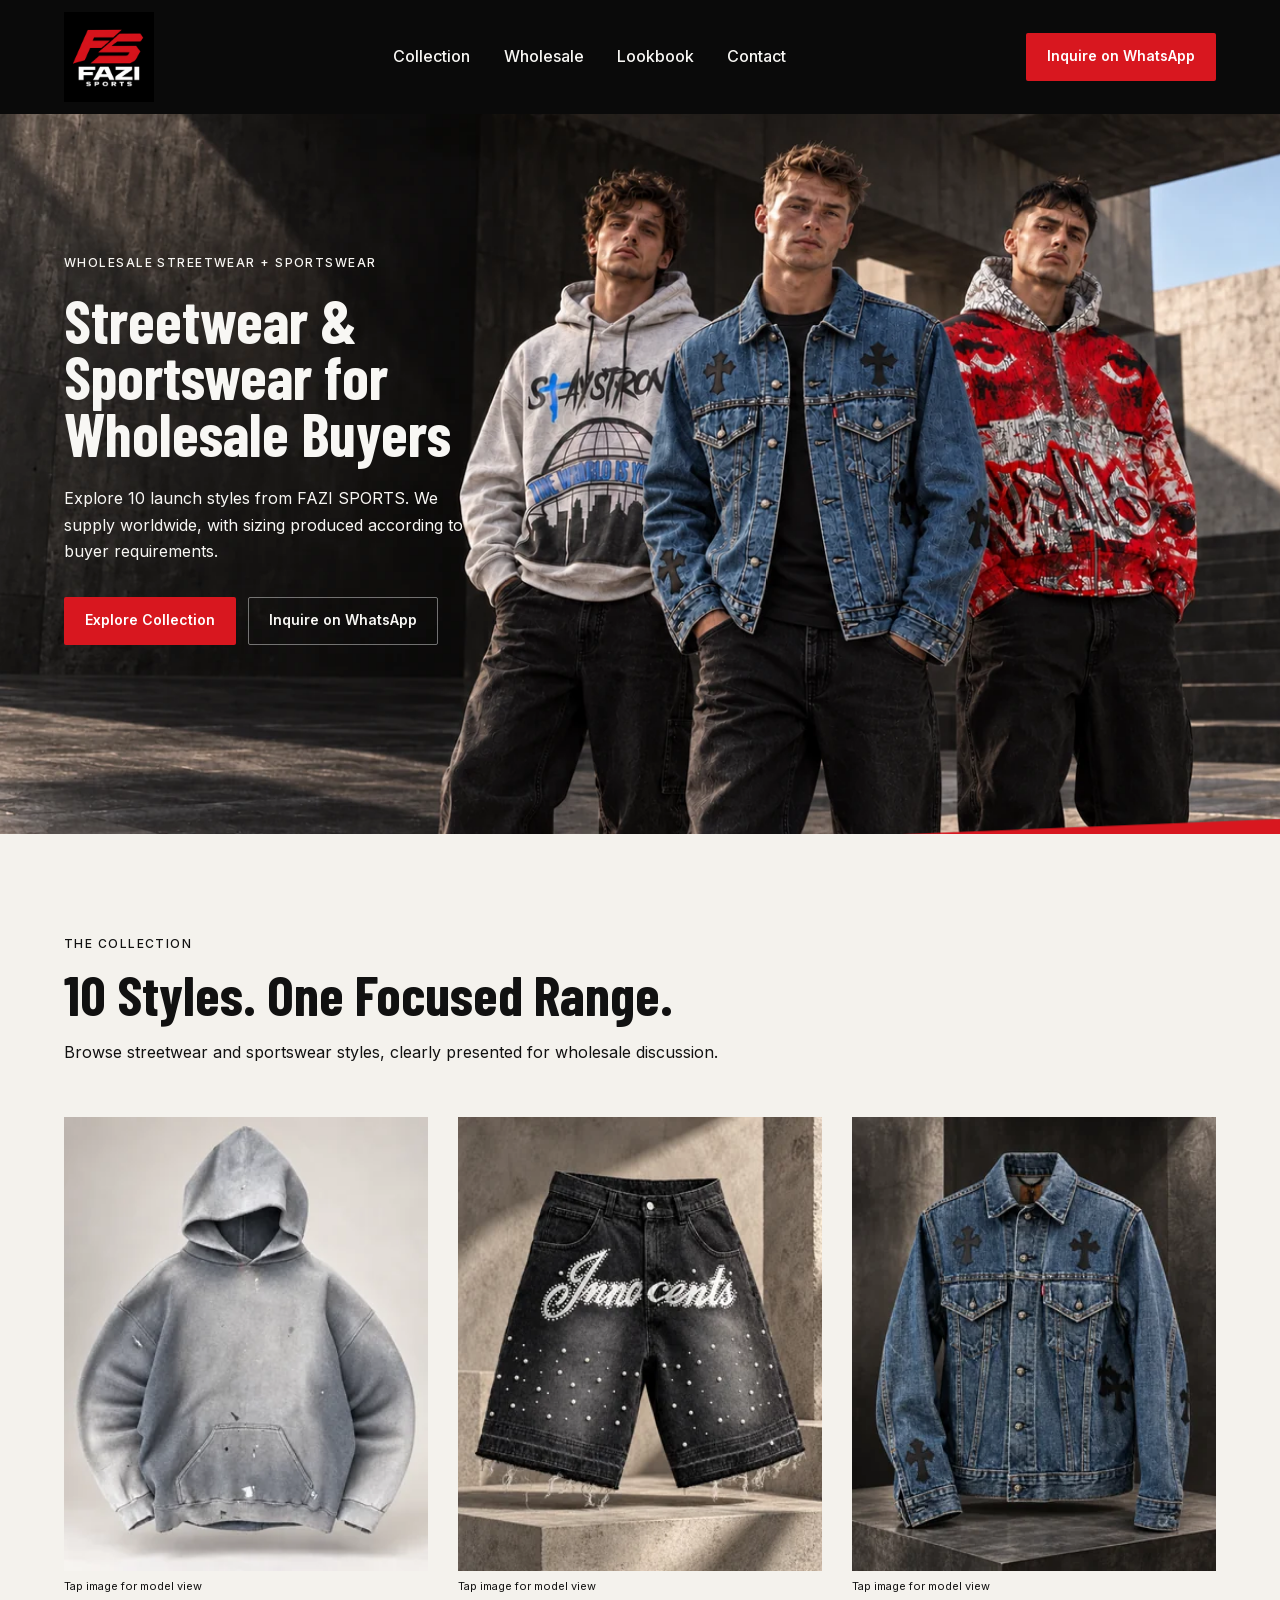
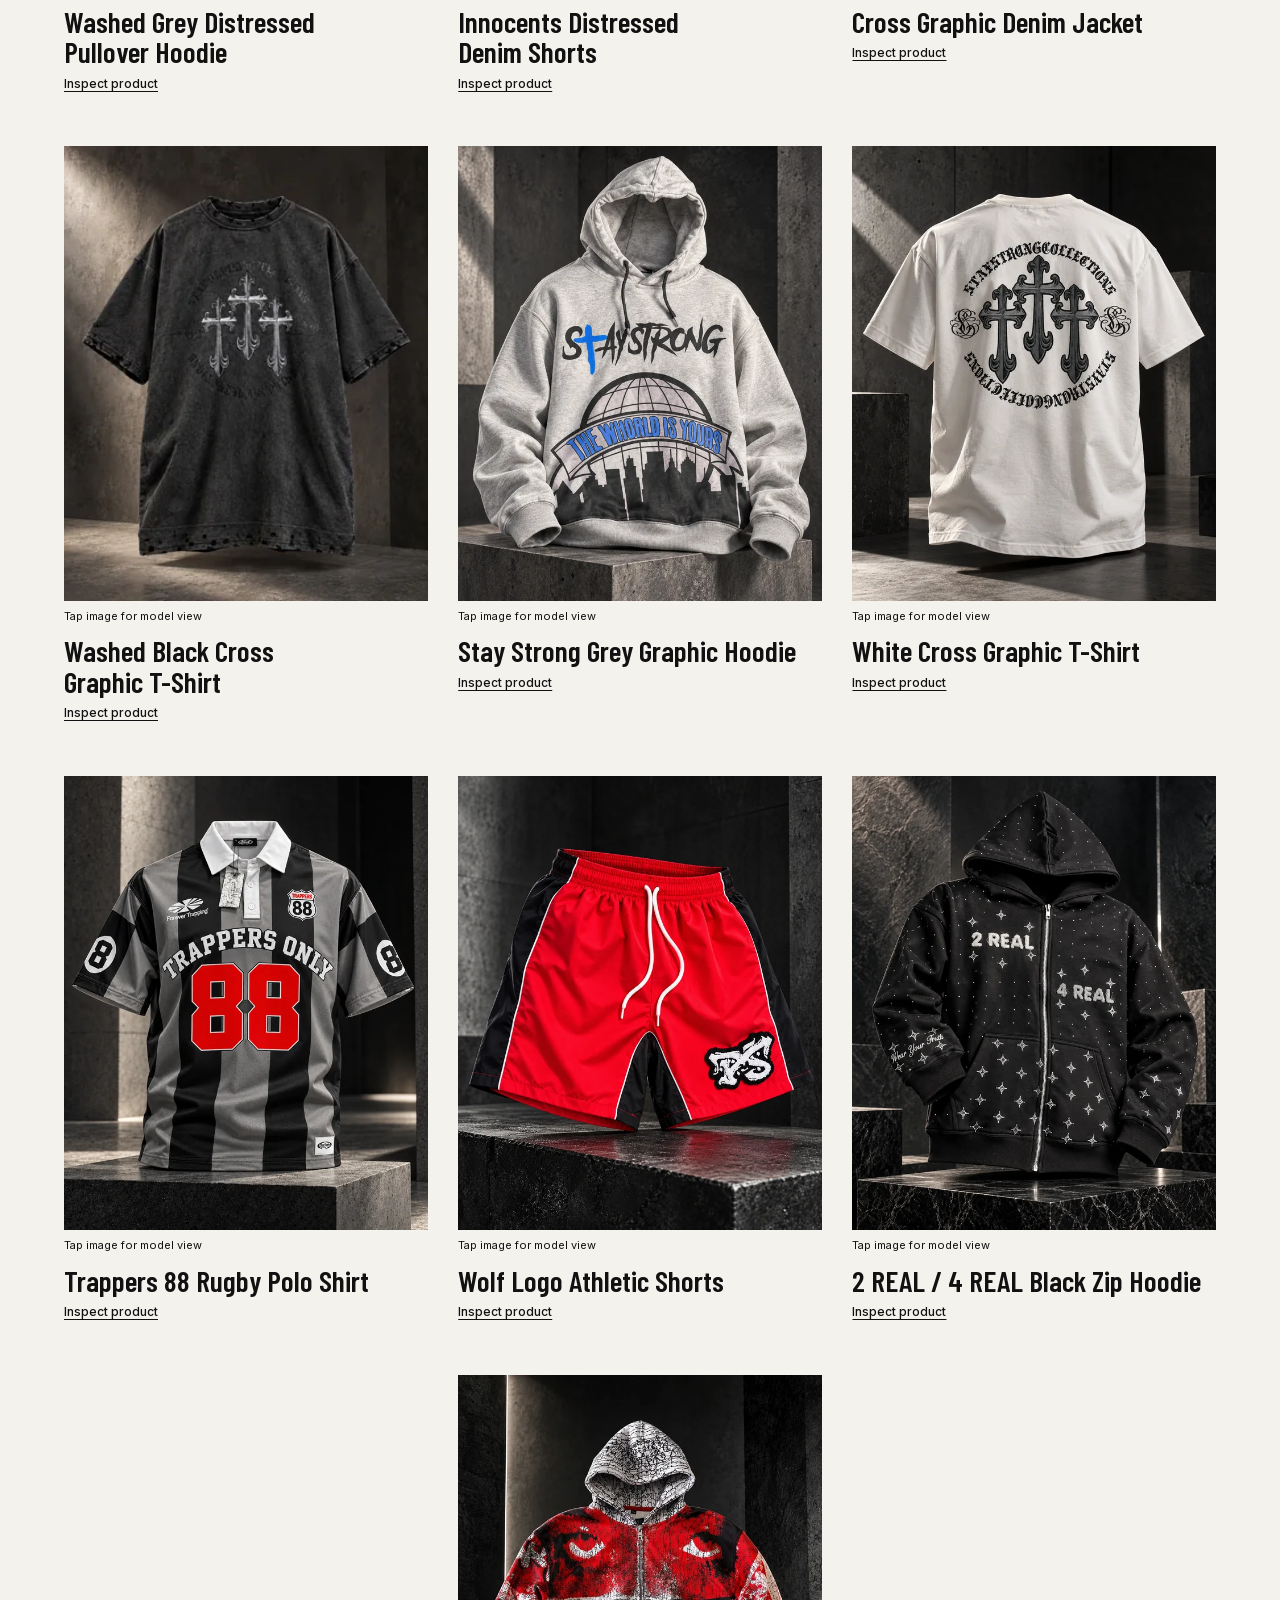
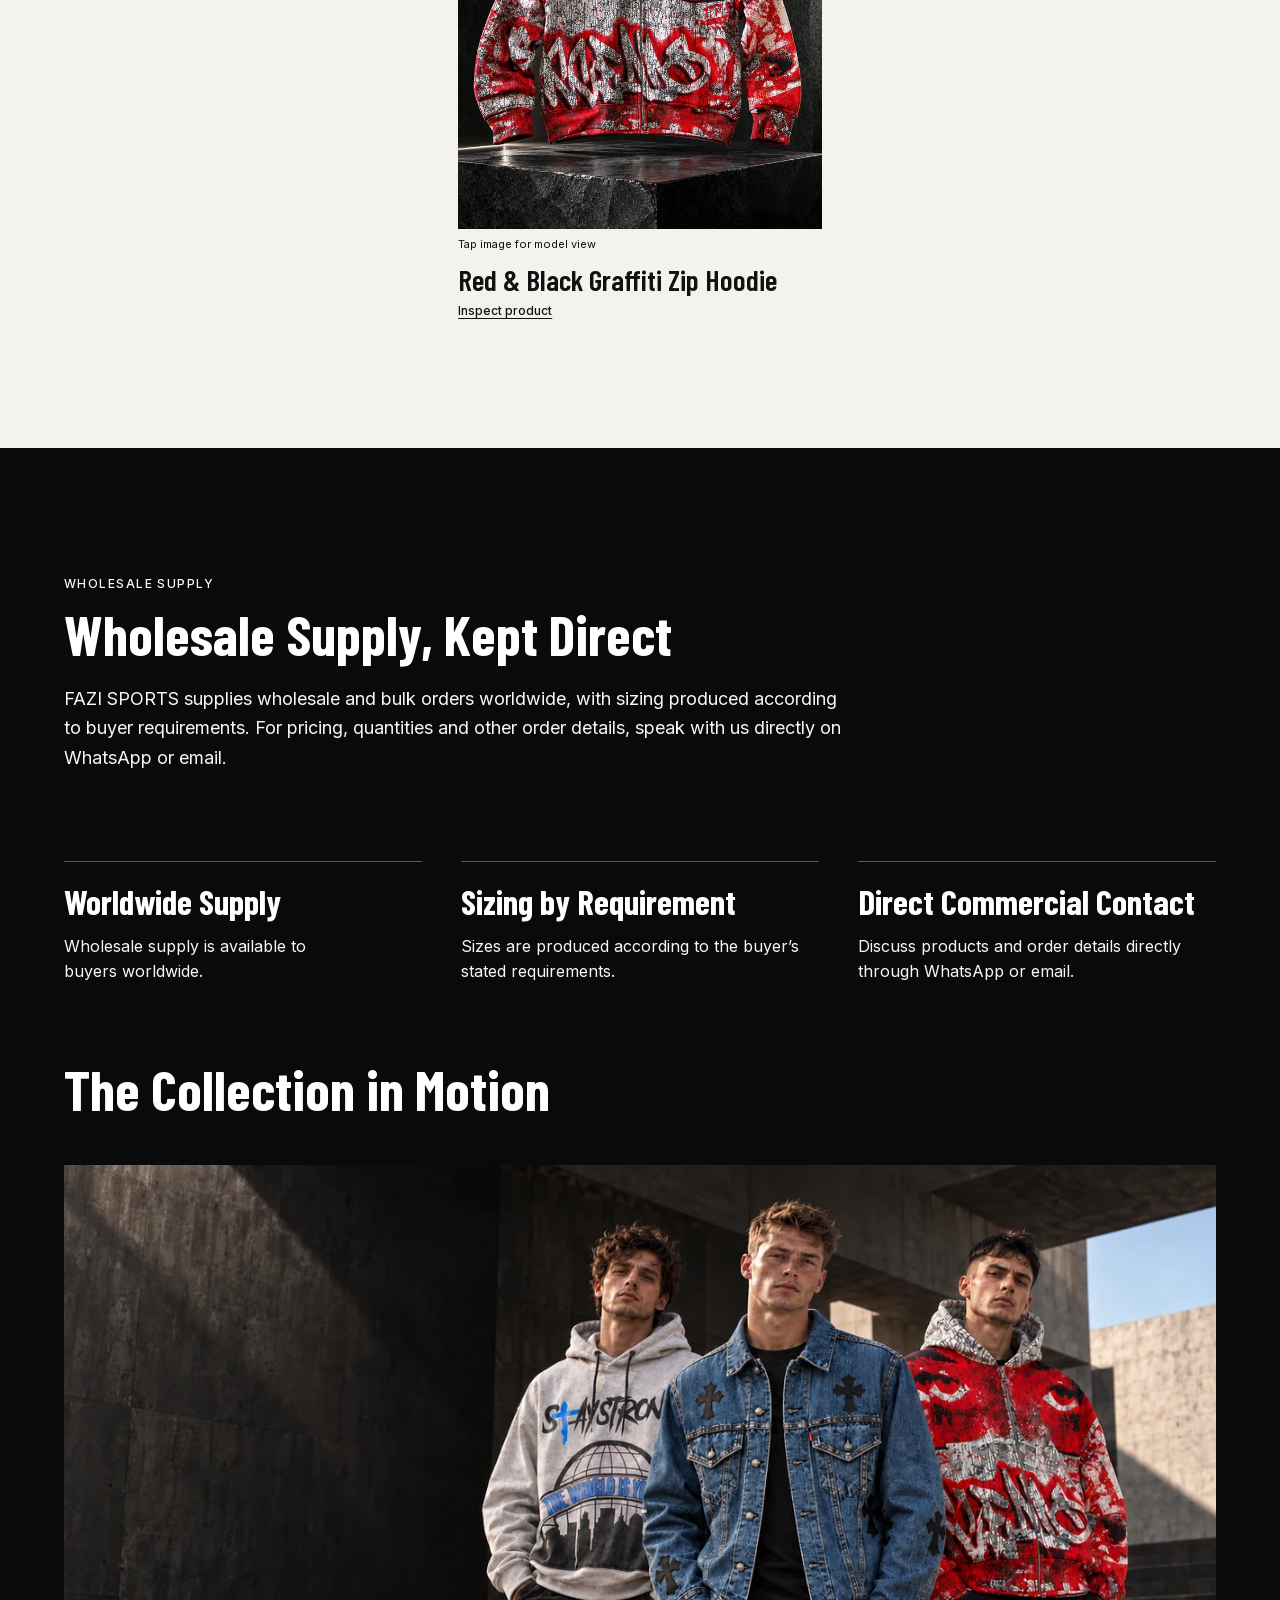
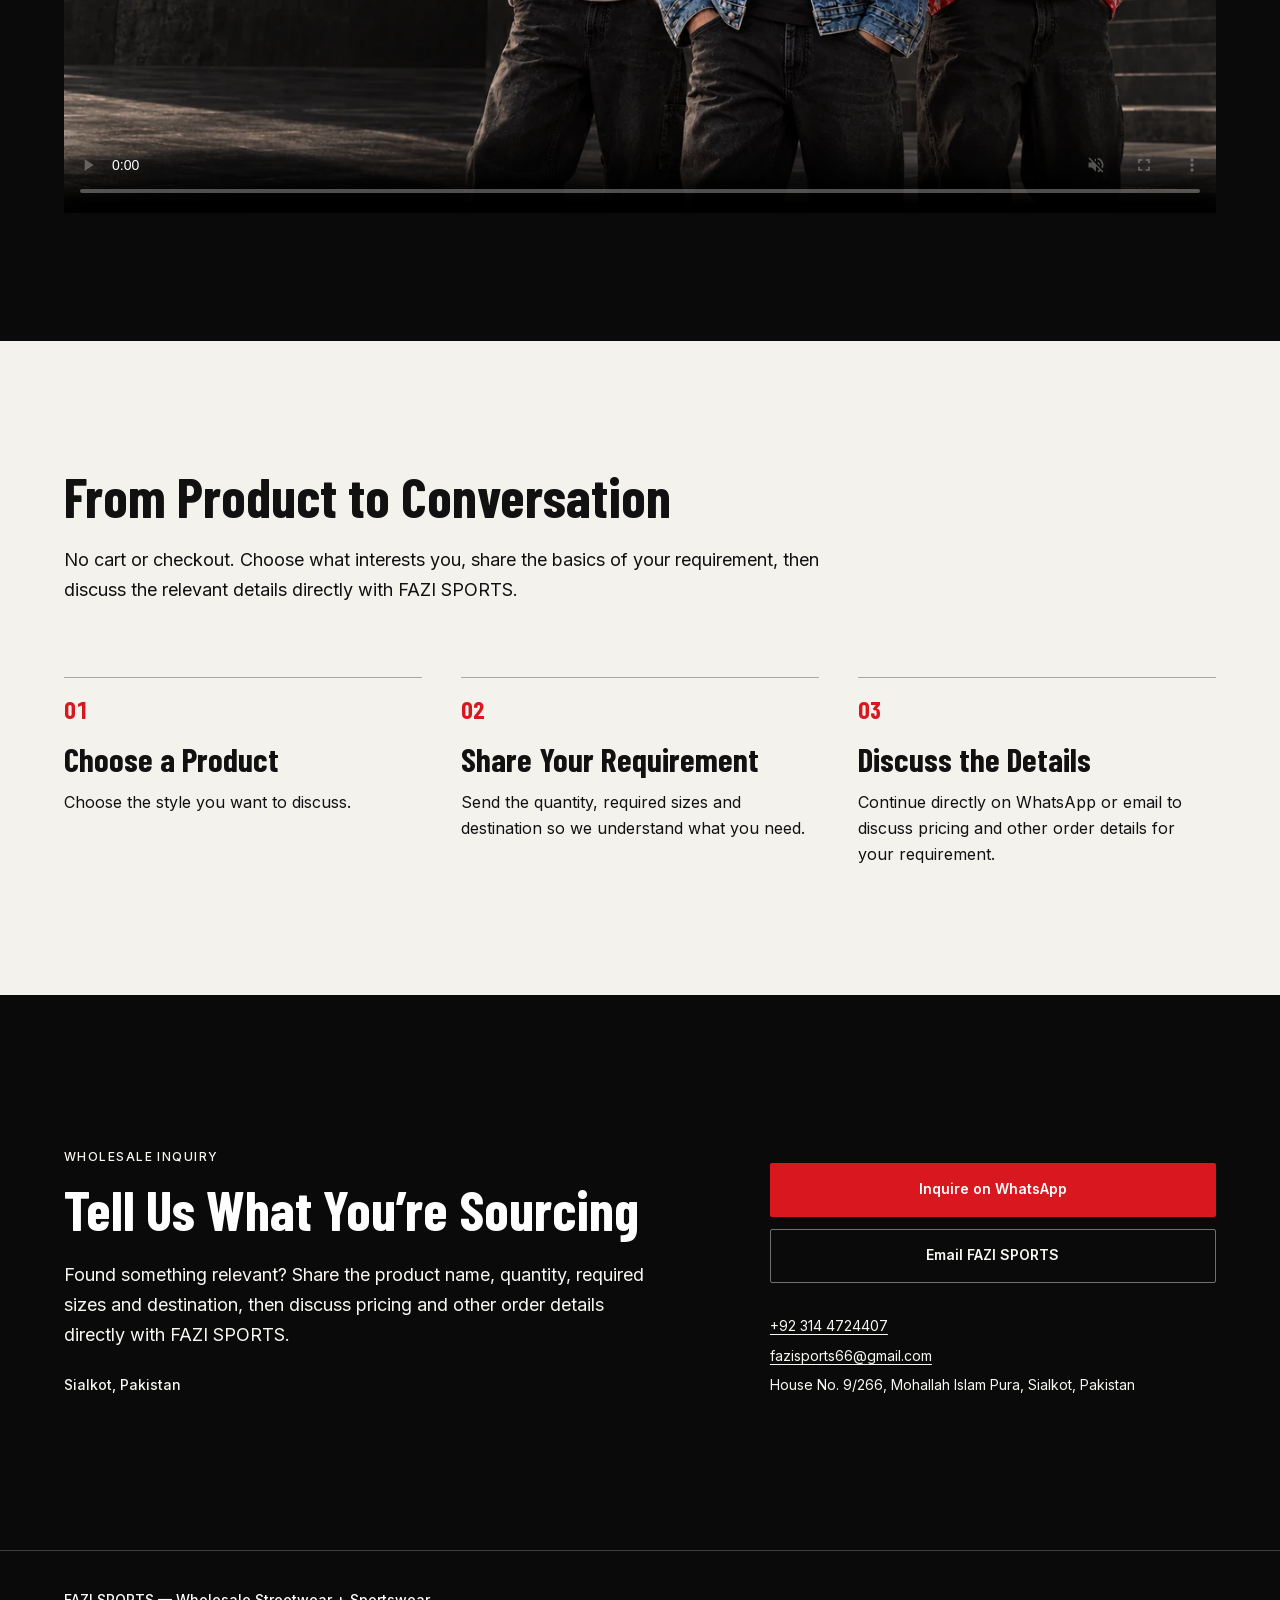
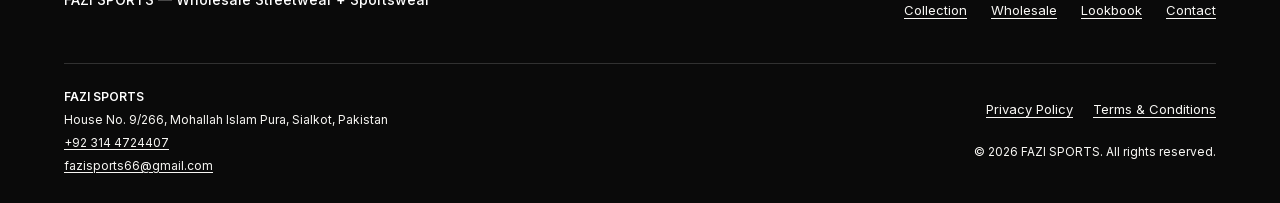
==== commit 4209e4ca: "Repair mobile campaign layout, image performance and touch previews" ====
--- a/index.html
+++ b/index.html
@@ -9,10 +9,10 @@
       content="Explore FAZI SPORTS wholesale streetwear and sportswear, with worldwide supply, sizing according to buyer requirements and direct WhatsApp inquiries."
     />
     <title>FAZI SPORTS | Wholesale Streetwear &amp; Sportswear</title>
-    <link rel="icon" type="image/png" href="/assets/favicon/fazi-fs-monogram.png" />
+    <link rel="icon" type="image/png" href="/assets/optimized/favicon.png" />
     <link rel="preload" href="/assets/fonts/barlow-condensed-700-latin.woff2" as="font" type="font/woff2" crossorigin />
     <link rel="preload" href="/assets/fonts/inter-variable-latin.woff2" as="font" type="font/woff2" crossorigin />
-    <link rel="preload" href="/assets/hero/fazi%20sports%20hero%20photo.png" as="image" />
+    <link rel="preload" as="image" href="/assets/optimized/hero-1280.webp" imagesrcset="/assets/optimized/hero-640.webp 640w, /assets/optimized/hero-1280.webp 1280w, /assets/optimized/hero-1920.webp 1672w" imagesizes="100vw" />
     <link rel="stylesheet" href="/global.css" />
   </head>
   <body class="surface--black">
@@ -20,7 +20,7 @@
     <header class="site-header" aria-label="Site header">
       <a class="site-brand" href="/" aria-label="FAZI SPORTS home">
         <img
-          src="/assets/brand/01_FAZI_SPORTS_Primary_RedFS_WhiteWordmark_BlackBG_cleaned.png"
+          src="/assets/optimized/logo.webp"
           width="1254"
           height="1254"
           alt="FAZI SPORTS"
@@ -53,7 +53,9 @@
       <section class="hero" aria-labelledby="hero-title">
         <img
           class="hero-image hero-image--desktop"
-          src="/assets/hero/fazi%20sports%20hero%20photo.png"
+          src="/assets/optimized/hero-1280.webp"
+          srcset="/assets/optimized/hero-640.webp 640w, /assets/optimized/hero-1280.webp 1280w, /assets/optimized/hero-1920.webp 1672w"
+          sizes="100vw"
           width="1672"
           height="941"
           alt="Three models wearing FAZI SPORTS streetwear in a concrete campaign setting."
@@ -72,14 +74,6 @@
             </a>
           </div>
         </div>
-        <img
-          class="hero-image hero-image--mobile"
-          src="/assets/hero/fz%203%20chatgpt%20men.png"
-          width="1122"
-          height="1402"
-          alt="Model wearing Cross Graphic Denim Jacket"
-          fetchpriority="high"
-        />
         <div class="hero-actions hero-actions--mobile">
           <a class="button button--primary" href="#collection">Explore Collection</a>
           <a class="button button--secondary-dark" href="https://wa.me/923144724407?text=Hi%20FAZI%20SPORTS%2C%20I%E2%80%99d%20like%20to%20discuss%20a%20wholesale%20order.%0AProducts%20of%20interest%3A%20___%0AQuantity%3A%20___%0ARequired%20sizes%3A%20___%0ADestination%3A%20___%0AI%E2%80%99d%20like%20to%20discuss%20the%20order%20details." target="_blank" rel="noopener noreferrer">
@@ -138,7 +132,7 @@
             playsinline
             preload="none"
             data-autoplay="in-view"
-            poster="/assets/hero/fazi%20sports%20hero%20photo.png"
+            poster="/assets/optimized/hero-1280.webp"
             aria-label="FAZI SPORTS collection lookbook"
           >
             <source src="/assets/lookbook/FAZI_Lookbook_Master_16x9.mp4" type="video/mp4" />
--- a/global.css
+++ b/global.css
@@ -304,6 +304,7 @@
 }
 
 .button--primary:hover {
+  background: #bd141b;
   translate: 0 -1px;
 }
 
@@ -878,11 +879,11 @@
 }
 
 @media (hover: hover) and (pointer: fine) and (min-width: 701px) {
-  .product-card:hover .product-card__image--clean {
+  .product-card.has-model-ready .product-card__media:hover .product-card__image--clean {
     opacity: 0;
   }
 
-  .product-card:hover .product-card__image--model {
+  .product-card.has-model-ready .product-card__media:hover .product-card__image--model {
     opacity: 1;
   }
 }
@@ -1634,3 +1635,32 @@
     margin-top: 30px;
   }
 }
+
+/* Mobile repair: same campaign world, explicit touch preview, lean image delivery. */
+.product-card__media { padding: 0; border: 0; cursor: pointer; color: inherit; }
+.product-card__inspect { display: grid; gap: 8px; padding: 0; border: 0; background: transparent; color: inherit; text-align: left; cursor: pointer; }
+.product-card__inspect-label { font: 500 12px/1.4 var(--font-body); text-decoration: underline; text-underline-offset: 3px; }
+.product-card__preview-label { display: block; margin-top: -4px; font: 400 11px/1.4 var(--font-body); color: var(--near-black); }
+.product-card.is-model-visible .product-card__image--clean { opacity: 0; }
+.product-card.is-model-visible .product-card__image--model { opacity: 1; }
+@media (hover: hover) and (pointer: fine) {
+  .product-card.has-model-ready:has(.product-card__media:hover) .product-card__image--clean { opacity: 0; }
+  .product-card.has-model-ready:has(.product-card__media:hover) .product-card__image--model { opacity: 1; }
+}
+@media (max-width: 700px) {
+  .hero { padding: 0 0 36px; overflow: hidden; }
+  .hero-image--desktop { display: block; position: relative; z-index: 0; inset: auto; order: -1; width: 100%; height: auto; aspect-ratio: 1672 / 941; object-fit: contain; transform: none !important; }
+  .hero-copy { width: auto; margin-inline: var(--page-gutter); padding: 24px 0 0; }
+  .hero h1 { font-size: clamp(38px, 10.6vw, 48px); line-height: .98; }
+  .hero-support { margin-top: 16px; font-size: 15px; }
+  .hero-actions--mobile { margin: 20px var(--page-gutter) 0; }
+  .product-card__image { transition-duration: 180ms; }
+}
+@media (prefers-reduced-motion: reduce) { .product-card__image { transition: none; } }
+@keyframes mobile-campaign-arrive {
+  from { opacity: .85; scale: 1.008; }
+  to { opacity: 1; scale: 1; }
+}
+@media (max-width: 700px) and (prefers-reduced-motion: no-preference) {
+  .hero-image--desktop { animation: mobile-campaign-arrive 500ms cubic-bezier(.23, 1, .32, 1) both; }
+}
